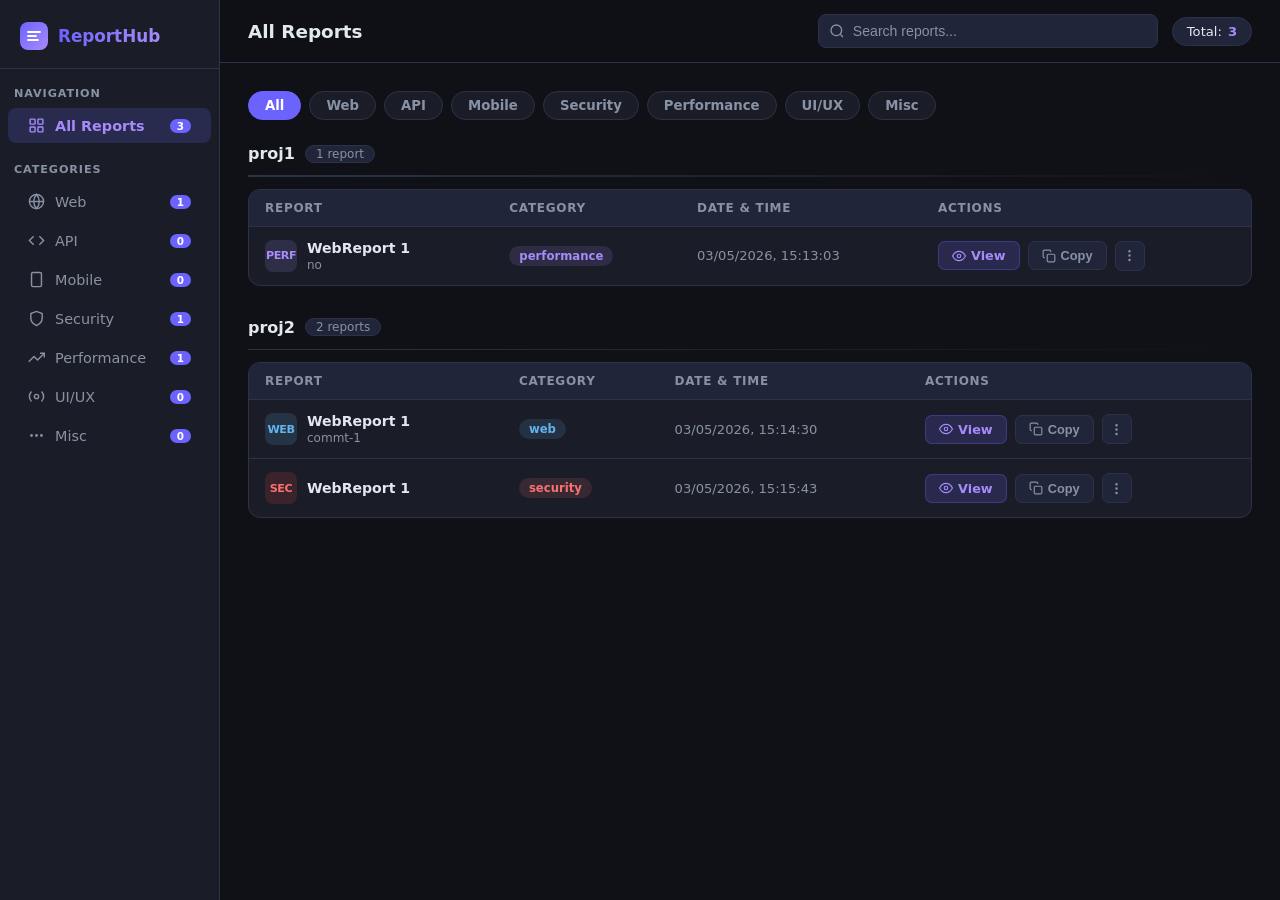
==== index.html @ 1a0720a7 "basic struc done" ====
<!DOCTYPE html>
<html lang="en">
<head>
  <meta charset="UTF-8" />
  <meta name="viewport" content="width=device-width, initial-scale=1.0"/>
  <title>Report Dashboard</title>
  <style>
    :root {
      --bg: #0f1117;
      --surface: #1a1d27;
      --surface2: #21253a;
      --border: #2e3248;
      --accent: #6c63ff;
      --accent2: #a78bfa;
      --green: #22c55e;
      --red: #ef4444;
      --yellow: #f59e0b;
      --text: #e2e8f0;
      --muted: #8892a4;
      --radius: 12px;
      --shadow: 0 4px 24px rgba(0,0,0,0.4);
    }
    * { box-sizing: border-box; margin: 0; padding: 0; }
    body {
      background: var(--bg);
      color: var(--text);
      font-family: 'Segoe UI', system-ui, sans-serif;
      min-height: 100vh;
    }

    /* ── SIDEBAR ── */
    .sidebar {
      position: fixed; top: 0; left: 0;
      width: 220px; height: 100vh;
      background: var(--surface);
      border-right: 1px solid var(--border);
      display: flex; flex-direction: column;
      padding: 0 0 16px 0;
      z-index: 100;
    }
    .sidebar-logo {
      padding: 22px 20px 18px;
      border-bottom: 1px solid var(--border);
      display: flex; align-items: center; gap: 10px;
    }
    .sidebar-logo svg { flex-shrink: 0; }
    .sidebar-logo span {
      font-size: 1.05rem; font-weight: 700;
      background: linear-gradient(90deg, var(--accent), var(--accent2));
      -webkit-background-clip: text; -webkit-text-fill-color: transparent;
      background-clip: text;
    }
    .sidebar-section {
      padding: 18px 14px 6px;
      font-size: .7rem; font-weight: 600;
      color: var(--muted); letter-spacing: .08em; text-transform: uppercase;
    }
    .sidebar-item {
      display: flex; align-items: center; gap: 10px;
      padding: 9px 20px; cursor: pointer;
      border-radius: 8px; margin: 2px 8px;
      color: var(--muted); font-size: .9rem;
      transition: background .15s, color .15s;
      position: relative;
    }
    .sidebar-item:hover { background: var(--surface2); color: var(--text); }
    .sidebar-item.active { background: rgba(108,99,255,.18); color: var(--accent2); font-weight: 600; }
    .sidebar-item .badge {
      margin-left: auto; background: var(--accent);
      color: #fff; font-size: .65rem; font-weight: 700;
      border-radius: 999px; padding: 1px 7px; min-width: 20px; text-align: center;
    }
    .sidebar-item svg { width: 17px; height: 17px; flex-shrink: 0; }

    /* ── MAIN ── */
    .main { margin-left: 220px; min-height: 100vh; }

    /* ── TOPBAR ── */
    .topbar {
      position: sticky; top: 0; z-index: 90;
      background: rgba(15,17,23,.92); backdrop-filter: blur(12px);
      border-bottom: 1px solid var(--border);
      padding: 14px 28px;
      display: flex; align-items: center; gap: 14px;
    }
    .topbar h1 { font-size: 1.15rem; font-weight: 700; flex: 1; }
    .search-wrap {
      position: relative; flex: 1; max-width: 340px;
    }
    .search-wrap svg {
      position: absolute; left: 11px; top: 50%; transform: translateY(-50%);
      color: var(--muted); width: 16px; height: 16px;
    }
    .search-wrap input {
      width: 100%; padding: 8px 14px 8px 34px;
      background: var(--surface2); border: 1px solid var(--border);
      border-radius: 8px; color: var(--text); font-size: .88rem;
      outline: none; transition: border .15s;
    }
    .search-wrap input:focus { border-color: var(--accent); }
    .search-wrap input::placeholder { color: var(--muted); }
    .stat-pill {
      display: flex; align-items: center; gap: 6px;
      background: var(--surface2); border: 1px solid var(--border);
      border-radius: 999px; padding: 6px 14px; font-size: .82rem;
    }
    .stat-pill b { color: var(--accent2); }

    /* ── CONTENT ── */
    .content { padding: 28px; }

    /* ── CATEGORY FILTER TABS ── */
    .filter-tabs {
      display: flex; flex-wrap: wrap; gap: 8px; margin-bottom: 24px;
    }
    .filter-tab {
      padding: 6px 16px; border-radius: 999px; cursor: pointer;
      font-size: .83rem; font-weight: 600;
      border: 1.5px solid var(--border);
      background: var(--surface); color: var(--muted);
      transition: all .15s;
    }
    .filter-tab:hover { border-color: var(--accent2); color: var(--text); }
    .filter-tab.active {
      background: var(--accent); border-color: var(--accent);
      color: #fff;
    }

    /* ── PROJECT GROUP ── */
    .project-group { margin-bottom: 32px; }
    .project-heading {
      display: flex; align-items: center; gap: 10px;
      margin-bottom: 12px;
    }
    .project-heading h2 {
      font-size: 1rem; font-weight: 700; color: var(--text);
    }
    .project-heading .count {
      font-size: .75rem; background: var(--surface2);
      border: 1px solid var(--border); border-radius: 999px;
      padding: 1px 10px; color: var(--muted);
    }
    .project-divider {
      height: 1.5px;
      background: linear-gradient(90deg, var(--border), transparent);
      margin-bottom: 12px;
    }

    /* ── TABLE ── */
    .table-wrap {
      background: var(--surface);
      border: 1px solid var(--border);
      border-radius: var(--radius);
      overflow: hidden;
    }
    table { width: 100%; border-collapse: collapse; }
    thead tr {
      background: var(--surface2);
      border-bottom: 1px solid var(--border);
    }
    th {
      padding: 11px 16px; text-align: left;
      font-size: .75rem; font-weight: 700;
      color: var(--muted); text-transform: uppercase; letter-spacing: .06em;
    }
    tbody tr {
      border-bottom: 1px solid var(--border);
      transition: background .12s;
    }
    tbody tr:last-child { border-bottom: none; }
    tbody tr:hover { background: rgba(108,99,255,.06); }
    td { padding: 13px 16px; font-size: .88rem; vertical-align: middle; }

    /* ── REPORT NAME CELL ── */
    .report-name { display: flex; align-items: center; gap: 10px; }
    .cat-icon {
      width: 32px; height: 32px; border-radius: 8px;
      display: flex; align-items: center; justify-content: center;
      font-size: .7rem; font-weight: 800; flex-shrink: 0;
      letter-spacing: -.5px;
    }
    .cat-web    { background: rgba(99,179,237,.15); color: #63b3ed; }
    .cat-api    { background: rgba(104,211,145,.15); color: #68d391; }
    .cat-mobile { background: rgba(246,173,85,.15); color: #f6ad55; }
    .cat-security { background: rgba(239,68,68,.15); color: #f87171; }
    .cat-performance { background: rgba(167,139,250,.15); color: #a78bfa; }
    .cat-ui-ux  { background: rgba(237,137,54,.15); color: #ed8936; }
    .cat-misc   { background: rgba(160,174,192,.15); color: #a0aec0; }

    .report-info .name { font-weight: 600; color: var(--text); }
    .report-info .sub  { font-size: .75rem; color: var(--muted); margin-top: 2px; }

    /* ── CATEGORY BADGE ── */
    .cat-badge {
      display: inline-flex; align-items: center;
      padding: 3px 10px; border-radius: 999px;
      font-size: .73rem; font-weight: 700;
    }

    /* ── DATETIME ── */
    .datetime { color: var(--muted); font-size: .82rem; }

    /* ── ACTIONS ── */
    .actions { display: flex; align-items: center; gap: 8px; }
    .btn {
      display: inline-flex; align-items: center; gap: 5px;
      padding: 6px 13px; border-radius: 7px;
      font-size: .8rem; font-weight: 600; cursor: pointer;
      border: none; transition: all .15s; text-decoration: none;
    }
    .btn svg { width: 14px; height: 14px; }
    .btn-view {
      background: rgba(108,99,255,.18); color: var(--accent2);
      border: 1px solid rgba(108,99,255,.3);
    }
    .btn-view:hover { background: rgba(108,99,255,.35); }
    .btn-copy {
      background: var(--surface2); color: var(--muted);
      border: 1px solid var(--border);
    }
    .btn-copy:hover { color: var(--text); border-color: var(--accent2); }
    .btn-copy.copied { color: var(--green); border-color: var(--green); }

    /* ── 3DOT MENU ── */
    .dot-wrap { position: relative; }
    .dot-btn {
      width: 30px; height: 30px; border-radius: 7px;
      background: var(--surface2); border: 1px solid var(--border);
      display: flex; align-items: center; justify-content: center;
      cursor: pointer; color: var(--muted); transition: all .15s;
    }
    .dot-btn:hover { color: var(--text); border-color: var(--accent2); }
    .dot-btn svg { width: 15px; height: 15px; }
    .dropdown {
      position: absolute; right: 0; top: 36px;
      background: var(--surface2); border: 1px solid var(--border);
      border-radius: 10px; min-width: 160px;
      box-shadow: var(--shadow); z-index: 200;
      overflow: hidden; display: none;
    }
    .dropdown.open { display: block; animation: fadeIn .12s ease; }
    @keyframes fadeIn { from { opacity:0; transform: translateY(-6px); } to { opacity:1; transform: translateY(0); } }
    .dropdown-item {
      display: flex; align-items: center; gap: 9px;
      padding: 10px 16px; cursor: pointer;
      font-size: .85rem; color: var(--muted);
      transition: background .12s, color .12s;
    }
    .dropdown-item:hover { background: rgba(108,99,255,.12); color: var(--text); }
    .dropdown-item.danger { color: var(--red); }
    .dropdown-item.danger:hover { background: rgba(239,68,68,.1); }
    .dropdown-item svg { width: 14px; height: 14px; }

    /* ── EMPTY STATE ── */
    .empty {
      text-align: center; padding: 60px 20px; color: var(--muted);
    }
    .empty svg { width: 48px; height: 48px; margin-bottom: 12px; opacity: .4; }
    .empty p { font-size: .95rem; }

    /* ── TOAST ── */
    .toast {
      position: fixed; bottom: 24px; right: 24px;
      background: var(--surface2); border: 1px solid var(--border);
      border-radius: 10px; padding: 12px 18px;
      display: flex; align-items: center; gap: 10px;
      box-shadow: var(--shadow); z-index: 9999;
      font-size: .88rem; color: var(--text);
      transform: translateY(80px); opacity: 0;
      transition: all .25s ease;
    }
    .toast.show { transform: translateY(0); opacity: 1; }
    .toast-icon { color: var(--green); }

    /* ── MODAL ── */
    .modal-backdrop {
      position: fixed; inset: 0; background: rgba(0,0,0,.65);
      backdrop-filter: blur(4px); z-index: 500;
      display: none; align-items: center; justify-content: center;
    }
    .modal-backdrop.open { display: flex; }
    .modal {
      background: var(--surface); border: 1px solid var(--border);
      border-radius: var(--radius); padding: 28px;
      width: 100%; max-width: 440px; box-shadow: var(--shadow);
      animation: fadeIn .15s ease;
    }
    .modal h3 { font-size: 1.05rem; font-weight: 700; margin-bottom: 18px; }
    .modal label { font-size: .82rem; color: var(--muted); display: block; margin-bottom: 5px; }
    .modal input, .modal textarea {
      width: 100%; background: var(--surface2);
      border: 1px solid var(--border); border-radius: 8px;
      padding: 9px 13px; color: var(--text); font-size: .88rem;
      outline: none; margin-bottom: 14px; transition: border .15s;
      font-family: inherit;
    }
    .modal input:focus, .modal textarea:focus { border-color: var(--accent); }
    .modal textarea { resize: vertical; min-height: 70px; }
    .modal-footer { display: flex; gap: 10px; justify-content: flex-end; margin-top: 4px; }
    .btn-cancel {
      background: var(--surface2); color: var(--muted);
      border: 1px solid var(--border); padding: 8px 18px;
      border-radius: 8px; font-size: .88rem; cursor: pointer;
    }
    .btn-save {
      background: var(--accent); color: #fff;
      border: none; padding: 8px 20px;
      border-radius: 8px; font-size: .88rem; font-weight: 600; cursor: pointer;
    }
    .btn-save:hover { background: var(--accent2); }

    /* ── SCROLLBAR ── */
    ::-webkit-scrollbar { width: 6px; }
    ::-webkit-scrollbar-track { background: transparent; }
    ::-webkit-scrollbar-thumb { background: var(--border); border-radius: 99px; }
  </style>
</head>
<body>

<!-- SIDEBAR -->
<aside class="sidebar">
  <div class="sidebar-logo">
    <svg width="28" height="28" viewBox="0 0 28 28" fill="none">
      <rect width="28" height="28" rx="8" fill="url(#lg)"/>
      <path d="M8 10h12M8 14h8M8 18h10" stroke="#fff" stroke-width="1.8" stroke-linecap="round"/>
      <defs><linearGradient id="lg" x1="0" y1="0" x2="28" y2="28" gradientUnits="userSpaceOnUse">
        <stop stop-color="#6c63ff"/><stop offset="1" stop-color="#a78bfa"/>
      </linearGradient></defs>
    </svg>
    <span>ReportHub</span>
  </div>

  <div class="sidebar-section">Navigation</div>
  <div class="sidebar-item active" onclick="filterCat('all')">
    <svg viewBox="0 0 24 24" fill="none" stroke="currentColor" stroke-width="2"><rect x="3" y="3" width="7" height="7" rx="1"/><rect x="14" y="3" width="7" height="7" rx="1"/><rect x="3" y="14" width="7" height="7" rx="1"/><rect x="14" y="14" width="7" height="7" rx="1"/></svg>
    All Reports
    <span class="badge" id="badge-all">0</span>
  </div>

  <div class="sidebar-section">Categories</div>
  <div class="sidebar-item" onclick="filterCat('web')">
    <svg viewBox="0 0 24 24" fill="none" stroke="currentColor" stroke-width="2"><circle cx="12" cy="12" r="10"/><line x1="2" y1="12" x2="22" y2="12"/><path d="M12 2a15.3 15.3 0 0 1 4 10 15.3 15.3 0 0 1-4 10 15.3 15.3 0 0 1-4-10 15.3 15.3 0 0 1 4-10z"/></svg>
    Web <span class="badge" id="badge-web">0</span>
  </div>
  <div class="sidebar-item" onclick="filterCat('api')">
    <svg viewBox="0 0 24 24" fill="none" stroke="currentColor" stroke-width="2"><polyline points="16 18 22 12 16 6"/><polyline points="8 6 2 12 8 18"/></svg>
    API <span class="badge" id="badge-api">0</span>
  </div>
  <div class="sidebar-item" onclick="filterCat('mobile')">
    <svg viewBox="0 0 24 24" fill="none" stroke="currentColor" stroke-width="2"><rect x="5" y="2" width="14" height="20" rx="2" ry="2"/><line x1="12" y1="18" x2="12.01" y2="18"/></svg>
    Mobile <span class="badge" id="badge-mobile">0</span>
  </div>
  <div class="sidebar-item" onclick="filterCat('security')">
    <svg viewBox="0 0 24 24" fill="none" stroke="currentColor" stroke-width="2"><path d="M12 22s8-4 8-10V5l-8-3-8 3v7c0 6 8 10 8 10z"/></svg>
    Security <span class="badge" id="badge-security">0</span>
  </div>
  <div class="sidebar-item" onclick="filterCat('performance')">
    <svg viewBox="0 0 24 24" fill="none" stroke="currentColor" stroke-width="2"><polyline points="23 6 13.5 15.5 8.5 10.5 1 18"/><polyline points="17 6 23 6 23 12"/></svg>
    Performance <span class="badge" id="badge-performance">0</span>
  </div>
  <div class="sidebar-item" onclick="filterCat('ui-ux')">
    <svg viewBox="0 0 24 24" fill="none" stroke="currentColor" stroke-width="2"><circle cx="12" cy="12" r="3"/><path d="M19.07 4.93a10 10 0 0 1 0 14.14"/><path d="M4.93 4.93a10 10 0 0 0 0 14.14"/></svg>
    UI/UX <span class="badge" id="badge-ui-ux">0</span>
  </div>
  <div class="sidebar-item" onclick="filterCat('misc')">
    <svg viewBox="0 0 24 24" fill="none" stroke="currentColor" stroke-width="2"><circle cx="12" cy="12" r="1"/><circle cx="19" cy="12" r="1"/><circle cx="5" cy="12" r="1"/></svg>
    Misc <span class="badge" id="badge-misc">0</span>
  </div>
</aside>

<!-- MAIN -->
<main class="main">
  <div class="topbar">
    <h1 id="page-title">All Reports</h1>
    <div class="search-wrap">
      <svg viewBox="0 0 24 24" fill="none" stroke="currentColor" stroke-width="2"><circle cx="11" cy="11" r="8"/><line x1="21" y1="21" x2="16.65" y2="16.65"/></svg>
      <input type="text" id="search-input" placeholder="Search reports..." oninput="renderAll()">
    </div>
    <div class="stat-pill">Total: <b id="total-count">0</b></div>
  </div>

  <div class="content">
    <div class="filter-tabs" id="filter-tabs">
      <div class="filter-tab active" onclick="filterCat('all')">All</div>
      <div class="filter-tab" onclick="filterCat('web')">Web</div>
      <div class="filter-tab" onclick="filterCat('api')">API</div>
      <div class="filter-tab" onclick="filterCat('mobile')">Mobile</div>
      <div class="filter-tab" onclick="filterCat('security')">Security</div>
      <div class="filter-tab" onclick="filterCat('performance')">Performance</div>
      <div class="filter-tab" onclick="filterCat('ui-ux')">UI/UX</div>
      <div class="filter-tab" onclick="filterCat('misc')">Misc</div>
    </div>

    <div id="reports-container"></div>
  </div>
</main>

<!-- TOAST -->
<div class="toast" id="toast">
  <svg class="toast-icon" width="16" height="16" viewBox="0 0 24 24" fill="none" stroke="currentColor" stroke-width="2.5"><polyline points="20 6 9 17 4 12"/></svg>
  <span id="toast-msg">Link copied!</span>
</div>

<!-- EDIT MODAL -->
<div class="modal-backdrop" id="edit-modal">
  <div class="modal">
    <h3>Edit Report</h3>
    <label>Report Name</label>
    <input type="text" id="edit-name" placeholder="Report name"/>
    <label>Project</label>
    <input type="text" id="edit-project" placeholder="Project name"/>
    <label>Comment</label>
    <textarea id="edit-comment" placeholder="Comment"></textarea>
    <label>Docs URL</label>
    <input type="text" id="edit-docs" placeholder="https://..."/>
    <div class="modal-footer">
      <button class="btn-cancel" onclick="closeModal()">Cancel</button>
      <button class="btn-save" onclick="saveEdit()">Save Changes</button>
    </div>
  </div>
</div>

<script>
let allData = [];
let currentCat = 'all';
let editIndex = null;

const catColors = {
  web: 'cat-web', api: 'cat-api', mobile: 'cat-mobile',
  security: 'cat-security', performance: 'cat-performance',
  'ui-ux': 'cat-ui-ux', misc: 'cat-misc'
};
const catLabels = {
  web: 'WEB', api: 'API', mobile: 'MOB',
  security: 'SEC', performance: 'PERF',
  'ui-ux': 'UI', misc: 'MISC'
};
const catBadgeColors = {
  web:    '#63b3ed', api:  '#68d391', mobile: '#f6ad55',
  security: '#f87171', performance: '#a78bfa',
  'ui-ux': '#ed8936', misc: '#a0aec0'
};

async function loadData() {
  try {
    const res = await fetch('data.json?_=' + Date.now());
    if (!res.ok) throw new Error();
    allData = await res.json();
  } catch {
    allData = [];
  }
  updateBadges();
  renderAll();
}

function updateBadges() {
  const counts = {};
  allData.forEach(r => {
    counts[r.category] = (counts[r.category] || 0) + 1;
  });
  document.getElementById('badge-all').textContent = allData.length;
  ['web','api','mobile','security','performance','ui-ux','misc'].forEach(c => {
    const el = document.getElementById('badge-' + c);
    if (el) el.textContent = counts[c] || 0;
  });
}

function filterCat(cat) {
  currentCat = cat;
  // sidebar items
  document.querySelectorAll('.sidebar-item').forEach(el => {
    el.classList.toggle('active', el.getAttribute('onclick') === `filterCat('${cat}')`);
  });
  // filter tabs
  document.querySelectorAll('.filter-tab').forEach(el => {
    el.classList.toggle('active', el.getAttribute('onclick') === `filterCat('${cat}')`);
  });
  const titles = { all:'All Reports', web:'Web Reports', api:'API Reports',
    mobile:'Mobile Reports', security:'Security Reports',
    performance:'Performance Reports', 'ui-ux':'UI/UX Reports', misc:'Misc Reports' };
  document.getElementById('page-title').textContent = titles[cat] || 'Reports';
  renderAll();
}

function renderAll() {
  const q = document.getElementById('search-input').value.toLowerCase();
  const filtered = allData.filter(r => {
    const matchCat = currentCat === 'all' || r.category === currentCat;
    const matchQ = !q || r.name.toLowerCase().includes(q)
      || r.projectName.toLowerCase().includes(q)
      || (r.comment || '').toLowerCase().includes(q);
    return matchCat && matchQ;
  });

  document.getElementById('total-count').textContent = filtered.length;

  const container = document.getElementById('reports-container');
  if (filtered.length === 0) {
    container.innerHTML = `<div class="empty">
      <svg viewBox="0 0 24 24" fill="none" stroke="currentColor" stroke-width="1.5"><path d="M14 2H6a2 2 0 0 0-2 2v16a2 2 0 0 0 2 2h12a2 2 0 0 0 2-2V8z"/><polyline points="14 2 14 8 20 8"/><line x1="9" y1="15" x2="15" y2="15"/></svg>
      <p>No reports found</p>
    </div>`;
    return;
  }

  // Group by project
  const groups = {};
  filtered.forEach((r, i) => {
    const proj = r.projectName || 'Unassigned';
    if (!groups[proj]) groups[proj] = [];
    groups[proj].push({ ...r, _idx: allData.indexOf(r) });
  });

  let html = '';
  for (const [proj, reports] of Object.entries(groups)) {
    html += `
    <div class="project-group">
      <div class="project-heading">
        <h2>${escHtml(proj)}</h2>
        <span class="count">${reports.length} report${reports.length !== 1 ? 's' : ''}</span>
      </div>
      <div class="project-divider"></div>
      <div class="table-wrap">
        <table>
          <thead>
            <tr>
              <th>Report</th>
              <th>Category</th>
              <th>Date & Time</th>
              <th>Actions</th>
            </tr>
          </thead>
          <tbody>
            ${reports.map(r => renderRow(r)).join('')}
          </tbody>
        </table>
      </div>
    </div>`;
  }
  container.innerHTML = html;
}

function renderRow(r) {
  const clr = catColors[r.category] || 'cat-misc';
  const lbl = catLabels[r.category] || r.category.toUpperCase().slice(0,4);
  const bc  = catBadgeColors[r.category] || '#a0aec0';
  const comment = r.comment && r.comment !== '-' ? r.comment : '';
  return `
  <tr>
    <td>
      <div class="report-name">
        <div class="cat-icon ${clr}">${lbl}</div>
        <div class="report-info">
          <div class="name">${escHtml(r.name)}</div>
          ${comment ? `<div class="sub">${escHtml(comment)}</div>` : ''}
        </div>
      </div>
    </td>
    <td>
      <span class="cat-badge" style="background:${bc}22;color:${bc};">${escHtml(r.category)}</span>
    </td>
    <td>
      <div class="datetime">${escHtml(r.time || '-')}</div>
    </td>
    <td>
      <div class="actions">
        <a class="btn btn-view" href="reports/${escHtml(r.filePath)}" target="_blank">
          <svg viewBox="0 0 24 24" fill="none" stroke="currentColor" stroke-width="2"><path d="M1 12s4-8 11-8 11 8 11 8-4 8-11 8-11-8-11-8z"/><circle cx="12" cy="12" r="3"/></svg>
          View
        </a>
        <button class="btn btn-copy" onclick="copyLink(this, 'reports/${escHtml(r.filePath)}')">
          <svg viewBox="0 0 24 24" fill="none" stroke="currentColor" stroke-width="2"><rect x="9" y="9" width="13" height="13" rx="2" ry="2"/><path d="M5 15H4a2 2 0 0 1-2-2V4a2 2 0 0 1 2-2h9a2 2 0 0 1 2 2v1"/></svg>
          Copy
        </button>
        <div class="dot-wrap">
          <div class="dot-btn" onclick="toggleDrop(this)">
            <svg viewBox="0 0 24 24" fill="none" stroke="currentColor" stroke-width="2"><circle cx="12" cy="5" r="1"/><circle cx="12" cy="12" r="1"/><circle cx="12" cy="19" r="1"/></svg>
          </div>
          <div class="dropdown">
            <div class="dropdown-item" onclick="openEdit(${r._idx})">
              <svg viewBox="0 0 24 24" fill="none" stroke="currentColor" stroke-width="2"><path d="M11 4H4a2 2 0 0 0-2 2v14a2 2 0 0 0 2 2h14a2 2 0 0 0 2-2v-7"/><path d="M18.5 2.5a2.121 2.121 0 0 1 3 3L12 15l-4 1 1-4 9.5-9.5z"/></svg>
              Edit
            </div>
            <div class="dropdown-item danger" onclick="removeReport(${r._idx})">
              <svg viewBox="0 0 24 24" fill="none" stroke="currentColor" stroke-width="2"><polyline points="3 6 5 6 21 6"/><path d="M19 6l-1 14a2 2 0 0 1-2 2H8a2 2 0 0 1-2-2L5 6"/><path d="M10 11v6"/><path d="M14 11v6"/><path d="M9 6V4h6v2"/></svg>
              Remove
            </div>
          </div>
        </div>
      </div>
    </td>
  </tr>`;
}

function escHtml(str) {
  return String(str || '').replace(/&/g,'&amp;').replace(/</g,'&lt;').replace(/>/g,'&gt;').replace(/"/g,'&quot;');
}

// ── COPY LINK ──
function copyLink(btn, path) {
  const url = location.origin + '/' + path;
  navigator.clipboard.writeText(url).then(() => {
    btn.classList.add('copied');
    btn.innerHTML = `<svg viewBox="0 0 24 24" fill="none" stroke="currentColor" stroke-width="2.5"><polyline points="20 6 9 17 4 12"/></svg> Copied`;
    showToast('Link copied to clipboard!');
    setTimeout(() => {
      btn.classList.remove('copied');
      btn.innerHTML = `<svg viewBox="0 0 24 24" fill="none" stroke="currentColor" stroke-width="2"><rect x="9" y="9" width="13" height="13" rx="2" ry="2"/><path d="M5 15H4a2 2 0 0 1-2-2V4a2 2 0 0 1 2-2h9a2 2 0 0 1 2 2v1"/></svg> Copy`;
    }, 2000);
  });
}

// ── 3-DOT DROPDOWN ──
function toggleDrop(btn) {
  const drop = btn.nextElementSibling;
  const isOpen = drop.classList.contains('open');
  document.querySelectorAll('.dropdown.open').forEach(d => d.classList.remove('open'));
  if (!isOpen) drop.classList.add('open');
}
document.addEventListener('click', e => {
  if (!e.target.closest('.dot-wrap')) {
    document.querySelectorAll('.dropdown.open').forEach(d => d.classList.remove('open'));
  }
});

// ── EDIT ──
function openEdit(idx) {
  editIndex = idx;
  const r = allData[idx];
  document.getElementById('edit-name').value    = r.name || '';
  document.getElementById('edit-project').value = r.projectName || '';
  document.getElementById('edit-comment').value = r.comment !== '-' ? (r.comment || '') : '';
  document.getElementById('edit-docs').value    = r.docs !== '-' ? (r.docs || '') : '';
  document.getElementById('edit-modal').classList.add('open');
  document.querySelectorAll('.dropdown.open').forEach(d => d.classList.remove('open'));
}

function closeModal() {
  document.getElementById('edit-modal').classList.remove('open');
  editIndex = null;
}

function saveEdit() {
  if (editIndex === null) return;
  allData[editIndex].name        = document.getElementById('edit-name').value.trim() || allData[editIndex].name;
  allData[editIndex].projectName = document.getElementById('edit-project').value.trim() || allData[editIndex].projectName;
  allData[editIndex].comment     = document.getElementById('edit-comment').value.trim() || '-';
  allData[editIndex].docs        = document.getElementById('edit-docs').value.trim() || '-';
  closeModal();
  updateBadges();
  renderAll();
  showToast('Report updated successfully!');
}

// ── REMOVE ──
function removeReport(idx) {
  if (!confirm('Remove this report from the dashboard?')) return;
  allData.splice(idx, 1);
  updateBadges();
  renderAll();
  showToast('Report removed.');
  document.querySelectorAll('.dropdown.open').forEach(d => d.classList.remove('open'));
}

// ── TOAST ──
function showToast(msg) {
  const t = document.getElementById('toast');
  document.getElementById('toast-msg').textContent = msg;
  t.classList.add('show');
  setTimeout(() => t.classList.remove('show'), 2500);
}

// ── INIT ──
loadData();
</script>
</body>
</html>
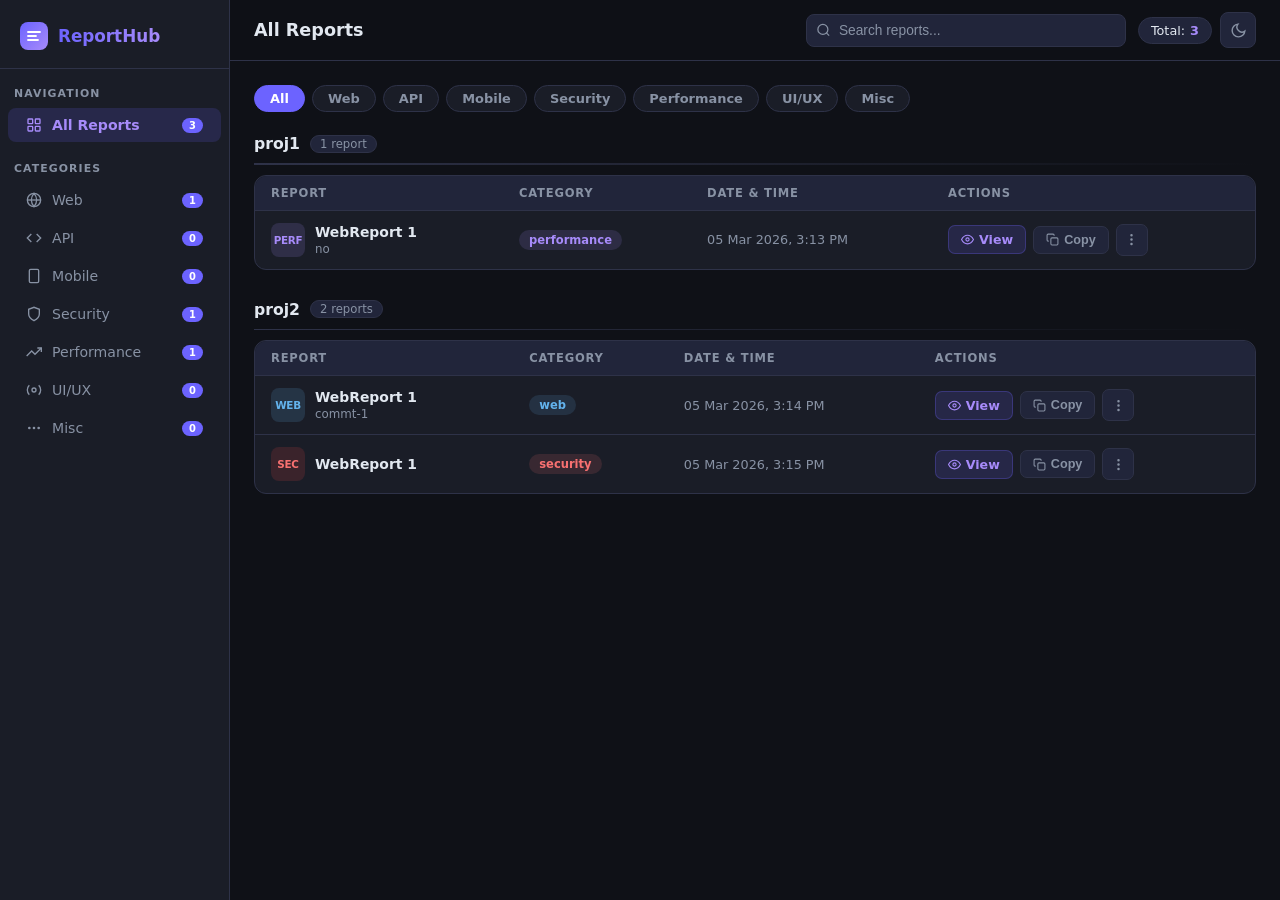
==== commit 32ee664a: "1. add a dark/light theme 2. time mustbe 12hour format 3. when click on 3dot, menu not show properly" ====
--- a/index.html
+++ b/index.html
@@ -1,324 +1,361 @@
 <!DOCTYPE html>
-<html lang="en">
+<html lang="en" data-theme="dark">
 <head>
   <meta charset="UTF-8" />
   <meta name="viewport" content="width=device-width, initial-scale=1.0"/>
   <title>Report Dashboard</title>
   <style>
     :root {
-      --bg: #0f1117;
-      --surface: #1a1d27;
-      --surface2: #21253a;
-      --border: #2e3248;
-      --accent: #6c63ff;
+      --accent:  #6c63ff;
       --accent2: #a78bfa;
-      --green: #22c55e;
-      --red: #ef4444;
-      --yellow: #f59e0b;
-      --text: #e2e8f0;
-      --muted: #8892a4;
-      --radius: 12px;
-      --shadow: 0 4px 24px rgba(0,0,0,0.4);
-    }
-    * { box-sizing: border-box; margin: 0; padding: 0; }
+      --green:   #22c55e;
+      --red:     #ef4444;
+      --radius:  12px;
+    }
+    [data-theme="dark"] {
+      --bg:        #0f1117;
+      --surface:   #1a1d27;
+      --surface2:  #21253a;
+      --border:    #2e3248;
+      --text:      #e2e8f0;
+      --muted:     #8892a4;
+      --shadow:    0 4px 24px rgba(0,0,0,.45);
+      --topbar-bg: rgba(15,17,23,.92);
+      --overlay-bg:rgba(0,0,0,.65);
+    }
+    [data-theme="light"] {
+      --bg:        #f1f5f9;
+      --surface:   #ffffff;
+      --surface2:  #f8fafc;
+      --border:    #e2e8f0;
+      --text:      #1e293b;
+      --muted:     #64748b;
+      --shadow:    0 4px 24px rgba(0,0,0,.1);
+      --topbar-bg: rgba(241,245,249,.95);
+      --overlay-bg:rgba(0,0,0,.4);
+    }
+    *, *::before, *::after { box-sizing: border-box; margin: 0; padding: 0; }
     body {
-      background: var(--bg);
-      color: var(--text);
-      font-family: 'Segoe UI', system-ui, sans-serif;
-      min-height: 100vh;
-    }
-
-    /* ── SIDEBAR ── */
+      background: var(--bg); color: var(--text);
+      font-family: 'Segoe UI', system-ui, -apple-system, sans-serif;
+      min-height: 100vh; transition: background .25s, color .25s;
+    }
+    ::-webkit-scrollbar { width: 5px; height: 5px; }
+    ::-webkit-scrollbar-track { background: transparent; }
+    ::-webkit-scrollbar-thumb { background: var(--border); border-radius: 99px; }
+
+    /* SIDEBAR OVERLAY */
+    .sidebar-overlay {
+      display: none; position: fixed; inset: 0; z-index: 150;
+      background: var(--overlay-bg); backdrop-filter: blur(2px);
+    }
+    .sidebar-overlay.show { display: block; }
+
+    /* SIDEBAR */
     .sidebar {
       position: fixed; top: 0; left: 0;
-      width: 220px; height: 100vh;
-      background: var(--surface);
-      border-right: 1px solid var(--border);
-      display: flex; flex-direction: column;
-      padding: 0 0 16px 0;
-      z-index: 100;
+      width: 230px; height: 100vh;
+      background: var(--surface); border-right: 1px solid var(--border);
+      display: flex; flex-direction: column; padding: 0 0 20px;
+      z-index: 160; overflow-y: auto;
+      transition: transform .28s cubic-bezier(.4,0,.2,1);
     }
     .sidebar-logo {
-      padding: 22px 20px 18px;
-      border-bottom: 1px solid var(--border);
-      display: flex; align-items: center; gap: 10px;
+      padding: 22px 20px 18px; border-bottom: 1px solid var(--border);
+      display: flex; align-items: center; gap: 10px; flex-shrink: 0;
     }
     .sidebar-logo svg { flex-shrink: 0; }
     .sidebar-logo span {
       font-size: 1.05rem; font-weight: 700;
-      background: linear-gradient(90deg, var(--accent), var(--accent2));
-      -webkit-background-clip: text; -webkit-text-fill-color: transparent;
-      background-clip: text;
+      background: linear-gradient(90deg,var(--accent),var(--accent2));
+      -webkit-background-clip: text; -webkit-text-fill-color: transparent; background-clip: text;
     }
     .sidebar-section {
-      padding: 18px 14px 6px;
-      font-size: .7rem; font-weight: 600;
-      color: var(--muted); letter-spacing: .08em; text-transform: uppercase;
+      padding: 18px 14px 6px; font-size: .68rem; font-weight: 700;
+      color: var(--muted); letter-spacing: .1em; text-transform: uppercase;
     }
     .sidebar-item {
       display: flex; align-items: center; gap: 10px;
-      padding: 9px 20px; cursor: pointer;
-      border-radius: 8px; margin: 2px 8px;
-      color: var(--muted); font-size: .9rem;
-      transition: background .15s, color .15s;
-      position: relative;
+      padding: 9px 18px; cursor: pointer; border-radius: 8px; margin: 2px 8px;
+      color: var(--muted); font-size: .88rem;
+      transition: background .15s, color .15s; user-select: none;
     }
     .sidebar-item:hover { background: var(--surface2); color: var(--text); }
-    .sidebar-item.active { background: rgba(108,99,255,.18); color: var(--accent2); font-weight: 600; }
+    .sidebar-item.active { background: rgba(108,99,255,.16); color: var(--accent2); font-weight: 600; }
     .sidebar-item .badge {
-      margin-left: auto; background: var(--accent);
-      color: #fff; font-size: .65rem; font-weight: 700;
-      border-radius: 999px; padding: 1px 7px; min-width: 20px; text-align: center;
-    }
-    .sidebar-item svg { width: 17px; height: 17px; flex-shrink: 0; }
-
-    /* ── MAIN ── */
-    .main { margin-left: 220px; min-height: 100vh; }
-
-    /* ── TOPBAR ── */
+      margin-left: auto; background: var(--accent); color: #fff;
+      font-size: .62rem; font-weight: 700; border-radius: 999px;
+      padding: 2px 7px; min-width: 20px; text-align: center;
+    }
+    .sidebar-item svg { width: 16px; height: 16px; flex-shrink: 0; }
+
+    /* MAIN */
+    .main { margin-left: 230px; min-height: 100vh; }
+
+    /* TOPBAR */
     .topbar {
       position: sticky; top: 0; z-index: 90;
-      background: rgba(15,17,23,.92); backdrop-filter: blur(12px);
+      background: var(--topbar-bg); backdrop-filter: blur(14px);
       border-bottom: 1px solid var(--border);
-      padding: 14px 28px;
-      display: flex; align-items: center; gap: 14px;
-    }
-    .topbar h1 { font-size: 1.15rem; font-weight: 700; flex: 1; }
-    .search-wrap {
-      position: relative; flex: 1; max-width: 340px;
-    }
+      padding: 12px 24px; display: flex; align-items: center; gap: 12px;
+    }
+    .hamburger {
+      display: none; width: 36px; height: 36px; border-radius: 8px;
+      background: var(--surface2); border: 1px solid var(--border);
+      align-items: center; justify-content: center;
+      cursor: pointer; color: var(--muted); flex-shrink: 0;
+      transition: color .15s, border-color .15s;
+    }
+    .hamburger:hover { color: var(--text); border-color: var(--accent2); }
+    .hamburger svg { width: 18px; height: 18px; }
+    .topbar-title {
+      font-size: 1.1rem; font-weight: 700; flex: 1;
+      white-space: nowrap; overflow: hidden; text-overflow: ellipsis;
+    }
+    .search-wrap { position: relative; flex: 1; max-width: 320px; }
     .search-wrap svg {
-      position: absolute; left: 11px; top: 50%; transform: translateY(-50%);
-      color: var(--muted); width: 16px; height: 16px;
+      position: absolute; left: 10px; top: 50%; transform: translateY(-50%);
+      color: var(--muted); width: 15px; height: 15px; pointer-events: none;
     }
     .search-wrap input {
-      width: 100%; padding: 8px 14px 8px 34px;
+      width: 100%; padding: 8px 12px 8px 32px;
       background: var(--surface2); border: 1px solid var(--border);
-      border-radius: 8px; color: var(--text); font-size: .88rem;
+      border-radius: 8px; color: var(--text); font-size: .86rem;
       outline: none; transition: border .15s;
     }
     .search-wrap input:focus { border-color: var(--accent); }
     .search-wrap input::placeholder { color: var(--muted); }
+    .topbar-right { display: flex; align-items: center; gap: 8px; flex-shrink: 0; }
     .stat-pill {
-      display: flex; align-items: center; gap: 6px;
+      display: flex; align-items: center; gap: 5px;
       background: var(--surface2); border: 1px solid var(--border);
-      border-radius: 999px; padding: 6px 14px; font-size: .82rem;
+      border-radius: 999px; padding: 5px 12px; font-size: .8rem; white-space: nowrap;
     }
     .stat-pill b { color: var(--accent2); }
 
-    /* ── CONTENT ── */
-    .content { padding: 28px; }
-
-    /* ── CATEGORY FILTER TABS ── */
-    .filter-tabs {
-      display: flex; flex-wrap: wrap; gap: 8px; margin-bottom: 24px;
-    }
+    /* THEME TOGGLE */
+    .theme-toggle {
+      width: 36px; height: 36px; border-radius: 8px;
+      background: var(--surface2); border: 1px solid var(--border);
+      display: flex; align-items: center; justify-content: center;
+      cursor: pointer; color: var(--muted); flex-shrink: 0;
+      transition: color .15s, border-color .15s, background .25s;
+    }
+    .theme-toggle:hover { color: var(--text); border-color: var(--accent2); }
+    .theme-toggle svg { width: 17px; height: 17px; }
+    .icon-sun, .icon-moon { display: none; }
+    [data-theme="dark"]  .icon-moon { display: block; }
+    [data-theme="light"] .icon-sun  { display: block; }
+
+    /* CONTENT */
+    .content { padding: 24px; }
+
+    /* FILTER TABS */
+    .filter-tabs { display: flex; flex-wrap: wrap; gap: 7px; margin-bottom: 22px; }
     .filter-tab {
-      padding: 6px 16px; border-radius: 999px; cursor: pointer;
-      font-size: .83rem; font-weight: 600;
-      border: 1.5px solid var(--border);
+      padding: 5px 15px; border-radius: 999px; cursor: pointer;
+      font-size: .81rem; font-weight: 600; border: 1.5px solid var(--border);
       background: var(--surface); color: var(--muted);
-      transition: all .15s;
+      transition: all .15s; white-space: nowrap; user-select: none;
     }
     .filter-tab:hover { border-color: var(--accent2); color: var(--text); }
-    .filter-tab.active {
-      background: var(--accent); border-color: var(--accent);
-      color: #fff;
-    }
-
-    /* ── PROJECT GROUP ── */
-    .project-group { margin-bottom: 32px; }
-    .project-heading {
-      display: flex; align-items: center; gap: 10px;
-      margin-bottom: 12px;
-    }
-    .project-heading h2 {
-      font-size: 1rem; font-weight: 700; color: var(--text);
-    }
+    .filter-tab.active { background: var(--accent); border-color: var(--accent); color: #fff; }
+
+    /* PROJECT GROUP */
+    .project-group { margin-bottom: 30px; }
+    .project-heading { display: flex; align-items: center; gap: 10px; margin-bottom: 10px; }
+    .project-heading h2 { font-size: .98rem; font-weight: 700; }
     .project-heading .count {
-      font-size: .75rem; background: var(--surface2);
-      border: 1px solid var(--border); border-radius: 999px;
-      padding: 1px 10px; color: var(--muted);
+      font-size: .73rem; background: var(--surface2);
+      border: 1px solid var(--border); border-radius: 999px; padding: 1px 9px; color: var(--muted);
     }
     .project-divider {
-      height: 1.5px;
-      background: linear-gradient(90deg, var(--border), transparent);
-      margin-bottom: 12px;
-    }
-
-    /* ── TABLE ── */
+      height: 1.5px; background: linear-gradient(90deg,var(--border),transparent); margin-bottom: 10px;
+    }
+
+    /* TABLE */
     .table-wrap {
-      background: var(--surface);
-      border: 1px solid var(--border);
-      border-radius: var(--radius);
-      overflow: hidden;
-    }
-    table { width: 100%; border-collapse: collapse; }
-    thead tr {
-      background: var(--surface2);
-      border-bottom: 1px solid var(--border);
-    }
+      background: var(--surface); border: 1px solid var(--border);
+      border-radius: var(--radius); overflow: visible;
+    }
+    .table-wrap table { width: 100%; border-collapse: collapse; }
+    .table-wrap thead tr:first-child th:first-child { border-radius: var(--radius) 0 0 0; }
+    .table-wrap thead tr:first-child th:last-child  { border-radius: 0 var(--radius) 0 0; }
+    .table-wrap tbody tr:last-child td:first-child  { border-radius: 0 0 0 var(--radius); }
+    .table-wrap tbody tr:last-child td:last-child   { border-radius: 0 0 var(--radius) 0; }
+    thead tr { background: var(--surface2); border-bottom: 1px solid var(--border); }
     th {
-      padding: 11px 16px; text-align: left;
-      font-size: .75rem; font-weight: 700;
-      color: var(--muted); text-transform: uppercase; letter-spacing: .06em;
-    }
-    tbody tr {
-      border-bottom: 1px solid var(--border);
-      transition: background .12s;
-    }
+      padding: 10px 16px; text-align: left; font-size: .72rem; font-weight: 700;
+      color: var(--muted); text-transform: uppercase; letter-spacing: .07em;
+    }
+    tbody tr { border-bottom: 1px solid var(--border); transition: background .12s; }
     tbody tr:last-child { border-bottom: none; }
-    tbody tr:hover { background: rgba(108,99,255,.06); }
-    td { padding: 13px 16px; font-size: .88rem; vertical-align: middle; }
-
-    /* ── REPORT NAME CELL ── */
+    tbody tr:hover { background: rgba(108,99,255,.05); }
+    td { padding: 12px 16px; font-size: .87rem; vertical-align: middle; }
+
+    /* REPORT NAME CELL */
     .report-name { display: flex; align-items: center; gap: 10px; }
     .cat-icon {
-      width: 32px; height: 32px; border-radius: 8px;
+      width: 34px; height: 34px; border-radius: 8px; flex-shrink: 0;
       display: flex; align-items: center; justify-content: center;
-      font-size: .7rem; font-weight: 800; flex-shrink: 0;
-      letter-spacing: -.5px;
-    }
-    .cat-web    { background: rgba(99,179,237,.15); color: #63b3ed; }
-    .cat-api    { background: rgba(104,211,145,.15); color: #68d391; }
-    .cat-mobile { background: rgba(246,173,85,.15); color: #f6ad55; }
-    .cat-security { background: rgba(239,68,68,.15); color: #f87171; }
+      font-size: .65rem; font-weight: 800; letter-spacing: -.3px;
+    }
+    .cat-web         { background: rgba(99,179,237,.15);  color: #63b3ed; }
+    .cat-api         { background: rgba(104,211,145,.15); color: #68d391; }
+    .cat-mobile      { background: rgba(246,173,85,.15);  color: #f6ad55; }
+    .cat-security    { background: rgba(239,68,68,.15);   color: #f87171; }
     .cat-performance { background: rgba(167,139,250,.15); color: #a78bfa; }
-    .cat-ui-ux  { background: rgba(237,137,54,.15); color: #ed8936; }
-    .cat-misc   { background: rgba(160,174,192,.15); color: #a0aec0; }
-
-    .report-info .name { font-weight: 600; color: var(--text); }
-    .report-info .sub  { font-size: .75rem; color: var(--muted); margin-top: 2px; }
-
-    /* ── CATEGORY BADGE ── */
+    .cat-ui-ux       { background: rgba(237,137,54,.15);  color: #ed8936; }
+    .cat-misc        { background: rgba(160,174,192,.15); color: #a0aec0; }
+    .report-info .r-name { font-weight: 600; }
+    .report-info .r-sub  { font-size: .74rem; color: var(--muted); margin-top: 2px; }
+
+    /* CATEGORY BADGE */
     .cat-badge {
-      display: inline-flex; align-items: center;
-      padding: 3px 10px; border-radius: 999px;
-      font-size: .73rem; font-weight: 700;
-    }
-
-    /* ── DATETIME ── */
-    .datetime { color: var(--muted); font-size: .82rem; }
-
-    /* ── ACTIONS ── */
-    .actions { display: flex; align-items: center; gap: 8px; }
+      display: inline-flex; align-items: center; padding: 3px 10px;
+      border-radius: 999px; font-size: .72rem; font-weight: 700;
+    }
+    .datetime { color: var(--muted); font-size: .8rem; }
+
+    /* ACTIONS */
+    .actions { display: flex; align-items: center; gap: 7px; }
     .btn {
       display: inline-flex; align-items: center; gap: 5px;
-      padding: 6px 13px; border-radius: 7px;
-      font-size: .8rem; font-weight: 600; cursor: pointer;
-      border: none; transition: all .15s; text-decoration: none;
-    }
-    .btn svg { width: 14px; height: 14px; }
-    .btn-view {
-      background: rgba(108,99,255,.18); color: var(--accent2);
-      border: 1px solid rgba(108,99,255,.3);
-    }
-    .btn-view:hover { background: rgba(108,99,255,.35); }
-    .btn-copy {
-      background: var(--surface2); color: var(--muted);
-      border: 1px solid var(--border);
-    }
+      padding: 6px 12px; border-radius: 7px; font-size: .79rem;
+      font-weight: 600; cursor: pointer; border: none;
+      transition: all .15s; text-decoration: none; white-space: nowrap;
+    }
+    .btn svg { width: 13px; height: 13px; flex-shrink: 0; }
+    .btn-view { background: rgba(108,99,255,.15); color: var(--accent2); border: 1px solid rgba(108,99,255,.28); }
+    .btn-view:hover { background: rgba(108,99,255,.3); }
+    .btn-copy { background: var(--surface2); color: var(--muted); border: 1px solid var(--border); }
     .btn-copy:hover { color: var(--text); border-color: var(--accent2); }
     .btn-copy.copied { color: var(--green); border-color: var(--green); }
 
-    /* ── 3DOT MENU ── */
+    /* 3-DOT BUTTON */
     .dot-wrap { position: relative; }
     .dot-btn {
-      width: 30px; height: 30px; border-radius: 7px;
+      width: 32px; height: 32px; border-radius: 7px;
       background: var(--surface2); border: 1px solid var(--border);
       display: flex; align-items: center; justify-content: center;
       cursor: pointer; color: var(--muted); transition: all .15s;
     }
     .dot-btn:hover { color: var(--text); border-color: var(--accent2); }
     .dot-btn svg { width: 15px; height: 15px; }
+
+    /* DROPDOWN PORTAL — position:fixed so it escapes table overflow clipping */
     .dropdown {
-      position: absolute; right: 0; top: 36px;
+      position: fixed; z-index: 9000;
       background: var(--surface2); border: 1px solid var(--border);
-      border-radius: 10px; min-width: 160px;
-      box-shadow: var(--shadow); z-index: 200;
-      overflow: hidden; display: none;
-    }
-    .dropdown.open { display: block; animation: fadeIn .12s ease; }
-    @keyframes fadeIn { from { opacity:0; transform: translateY(-6px); } to { opacity:1; transform: translateY(0); } }
+      border-radius: 10px; min-width: 155px;
+      box-shadow: var(--shadow); overflow: hidden; display: none;
+    }
+    .dropdown.open { display: block; animation: popIn .12s ease; }
+    @keyframes popIn {
+      from { opacity:0; transform:scale(.95) translateY(-4px); }
+      to   { opacity:1; transform:scale(1)   translateY(0); }
+    }
     .dropdown-item {
+      display: flex; align-items: center; gap: 9px; padding: 10px 15px;
+      cursor: pointer; font-size: .84rem; color: var(--muted);
+      transition: background .12s, color .12s;
+    }
+    .dropdown-item:hover { background: rgba(108,99,255,.1); color: var(--text); }
+    .dropdown-item.danger { color: var(--red); }
+    .dropdown-item.danger:hover { background: rgba(239,68,68,.08); }
+    .dropdown-item svg { width: 14px; height: 14px; flex-shrink: 0; }
+
+    /* EMPTY */
+    .empty { text-align: center; padding: 60px 20px; color: var(--muted); }
+    .empty svg { width: 48px; height: 48px; margin-bottom: 12px; opacity: .35; }
+    .empty p { font-size: .93rem; }
+
+    /* TOAST */
+    .toast {
+      position: fixed; bottom: 22px; right: 22px;
+      background: var(--surface2); border: 1px solid var(--border);
+      border-radius: 10px; padding: 11px 17px;
       display: flex; align-items: center; gap: 9px;
-      padding: 10px 16px; cursor: pointer;
-      font-size: .85rem; color: var(--muted);
-      transition: background .12s, color .12s;
-    }
-    .dropdown-item:hover { background: rgba(108,99,255,.12); color: var(--text); }
-    .dropdown-item.danger { color: var(--red); }
-    .dropdown-item.danger:hover { background: rgba(239,68,68,.1); }
-    .dropdown-item svg { width: 14px; height: 14px; }
-
-    /* ── EMPTY STATE ── */
-    .empty {
-      text-align: center; padding: 60px 20px; color: var(--muted);
-    }
-    .empty svg { width: 48px; height: 48px; margin-bottom: 12px; opacity: .4; }
-    .empty p { font-size: .95rem; }
-
-    /* ── TOAST ── */
-    .toast {
-      position: fixed; bottom: 24px; right: 24px;
-      background: var(--surface2); border: 1px solid var(--border);
-      border-radius: 10px; padding: 12px 18px;
-      display: flex; align-items: center; gap: 10px;
-      box-shadow: var(--shadow); z-index: 9999;
-      font-size: .88rem; color: var(--text);
-      transform: translateY(80px); opacity: 0;
-      transition: all .25s ease;
+      box-shadow: var(--shadow); z-index: 9999; font-size: .87rem;
+      transform: translateY(80px); opacity: 0; transition: all .25s ease; pointer-events: none;
     }
     .toast.show { transform: translateY(0); opacity: 1; }
-    .toast-icon { color: var(--green); }
-
-    /* ── MODAL ── */
+    .toast-icon { color: var(--green); flex-shrink: 0; }
+
+    /* MODAL */
     .modal-backdrop {
-      position: fixed; inset: 0; background: rgba(0,0,0,.65);
-      backdrop-filter: blur(4px); z-index: 500;
-      display: none; align-items: center; justify-content: center;
+      position: fixed; inset: 0; background: var(--overlay-bg);
+      backdrop-filter: blur(4px); z-index: 8000;
+      display: none; align-items: center; justify-content: center; padding: 16px;
     }
     .modal-backdrop.open { display: flex; }
     .modal {
       background: var(--surface); border: 1px solid var(--border);
-      border-radius: var(--radius); padding: 28px;
-      width: 100%; max-width: 440px; box-shadow: var(--shadow);
-      animation: fadeIn .15s ease;
-    }
-    .modal h3 { font-size: 1.05rem; font-weight: 700; margin-bottom: 18px; }
-    .modal label { font-size: .82rem; color: var(--muted); display: block; margin-bottom: 5px; }
+      border-radius: var(--radius); padding: 26px;
+      width: 100%; max-width: 440px; box-shadow: var(--shadow); animation: popIn .15s ease;
+    }
+    .modal h3 { font-size: 1.02rem; font-weight: 700; margin-bottom: 18px; }
+    .modal label { font-size: .81rem; color: var(--muted); display: block; margin-bottom: 4px; }
     .modal input, .modal textarea {
-      width: 100%; background: var(--surface2);
-      border: 1px solid var(--border); border-radius: 8px;
-      padding: 9px 13px; color: var(--text); font-size: .88rem;
-      outline: none; margin-bottom: 14px; transition: border .15s;
-      font-family: inherit;
+      width: 100%; background: var(--surface2); border: 1px solid var(--border);
+      border-radius: 8px; padding: 9px 12px; color: var(--text); font-size: .87rem;
+      outline: none; margin-bottom: 13px; transition: border .15s; font-family: inherit;
     }
     .modal input:focus, .modal textarea:focus { border-color: var(--accent); }
-    .modal textarea { resize: vertical; min-height: 70px; }
-    .modal-footer { display: flex; gap: 10px; justify-content: flex-end; margin-top: 4px; }
+    .modal textarea { resize: vertical; min-height: 68px; }
+    .modal-footer { display: flex; gap: 9px; justify-content: flex-end; margin-top: 4px; }
     .btn-cancel {
-      background: var(--surface2); color: var(--muted);
-      border: 1px solid var(--border); padding: 8px 18px;
-      border-radius: 8px; font-size: .88rem; cursor: pointer;
-    }
+      background: var(--surface2); color: var(--muted); border: 1px solid var(--border);
+      padding: 8px 17px; border-radius: 8px; font-size: .87rem; cursor: pointer;
+      transition: color .15s, border-color .15s;
+    }
+    .btn-cancel:hover { color: var(--text); border-color: var(--accent2); }
     .btn-save {
-      background: var(--accent); color: #fff;
-      border: none; padding: 8px 20px;
-      border-radius: 8px; font-size: .88rem; font-weight: 600; cursor: pointer;
-    }
-    .btn-save:hover { background: var(--accent2); }
-
-    /* ── SCROLLBAR ── */
-    ::-webkit-scrollbar { width: 6px; }
-    ::-webkit-scrollbar-track { background: transparent; }
-    ::-webkit-scrollbar-thumb { background: var(--border); border-radius: 99px; }
+      background: var(--accent); color: #fff; border: none;
+      padding: 8px 20px; border-radius: 8px; font-size: .87rem; font-weight: 600;
+      cursor: pointer; transition: opacity .15s;
+    }
+    .btn-save:hover { opacity: .85; }
+
+    /* ── MOBILE RESPONSIVE ── */
+    @media (max-width: 768px) {
+      .sidebar { transform: translateX(-100%); }
+      .sidebar.mobile-open { transform: translateX(0); }
+      .hamburger { display: flex; }
+      .main { margin-left: 0; }
+      .topbar { flex-wrap: wrap; padding: 10px 14px; gap: 8px; }
+      .topbar-title { font-size: 1rem; order: 1; }
+      .hamburger { order: 0; }
+      .topbar-right { order: 2; margin-left: auto; }
+      .search-wrap { order: 3; flex: 1 1 100%; max-width: 100%; }
+      .content { padding: 14px; }
+      .filter-tabs { flex-wrap: nowrap; overflow-x: auto; padding-bottom: 4px; -webkit-overflow-scrolling: touch; }
+      .filter-tabs::-webkit-scrollbar { display: none; }
+      /* Card layout for table rows */
+      .table-wrap { overflow: hidden; }
+      .table-wrap table, .table-wrap thead, .table-wrap tbody,
+      .table-wrap th, .table-wrap td, .table-wrap tr { display: block; }
+      .table-wrap thead { display: none; }
+      .table-wrap tbody tr {
+        padding: 14px; border-bottom: 1px solid var(--border);
+        display: grid; grid-template-columns: 1fr; gap: 8px;
+      }
+      .table-wrap tbody tr:last-child { border-bottom: none; }
+      .table-wrap td { padding: 0; border: none; }
+      .actions { flex-wrap: wrap; gap: 6px; }
+      .btn { flex: 1; justify-content: center; min-width: 80px; }
+      .dot-wrap { flex: 0; }
+    }
+    @media (max-width: 420px) {
+      .stat-pill { display: none; }
+    }
   </style>
 </head>
 <body>
 
-<!-- SIDEBAR -->
-<aside class="sidebar">
+<div class="sidebar-overlay" id="sidebar-overlay" onclick="closeSidebar()"></div>
+
+<aside class="sidebar" id="sidebar">
   <div class="sidebar-logo">
     <svg width="28" height="28" viewBox="0 0 28 28" fill="none">
       <rect width="28" height="28" rx="8" fill="url(#lg)"/>
@@ -329,14 +366,11 @@
     </svg>
     <span>ReportHub</span>
   </div>
-
   <div class="sidebar-section">Navigation</div>
   <div class="sidebar-item active" onclick="filterCat('all')">
     <svg viewBox="0 0 24 24" fill="none" stroke="currentColor" stroke-width="2"><rect x="3" y="3" width="7" height="7" rx="1"/><rect x="14" y="3" width="7" height="7" rx="1"/><rect x="3" y="14" width="7" height="7" rx="1"/><rect x="14" y="14" width="7" height="7" rx="1"/></svg>
-    All Reports
-    <span class="badge" id="badge-all">0</span>
-  </div>
-
+    All Reports <span class="badge" id="badge-all">0</span>
+  </div>
   <div class="sidebar-section">Categories</div>
   <div class="sidebar-item" onclick="filterCat('web')">
     <svg viewBox="0 0 24 24" fill="none" stroke="currentColor" stroke-width="2"><circle cx="12" cy="12" r="10"/><line x1="2" y1="12" x2="22" y2="12"/><path d="M12 2a15.3 15.3 0 0 1 4 10 15.3 15.3 0 0 1-4 10 15.3 15.3 0 0 1-4-10 15.3 15.3 0 0 1 4-10z"/></svg>
@@ -347,7 +381,7 @@
     API <span class="badge" id="badge-api">0</span>
   </div>
   <div class="sidebar-item" onclick="filterCat('mobile')">
-    <svg viewBox="0 0 24 24" fill="none" stroke="currentColor" stroke-width="2"><rect x="5" y="2" width="14" height="20" rx="2" ry="2"/><line x1="12" y1="18" x2="12.01" y2="18"/></svg>
+    <svg viewBox="0 0 24 24" fill="none" stroke="currentColor" stroke-width="2"><rect x="5" y="2" width="14" height="20" rx="2"/><line x1="12" y1="18" x2="12.01" y2="18"/></svg>
     Mobile <span class="badge" id="badge-mobile">0</span>
   </div>
   <div class="sidebar-item" onclick="filterCat('security')">
@@ -359,7 +393,7 @@
     Performance <span class="badge" id="badge-performance">0</span>
   </div>
   <div class="sidebar-item" onclick="filterCat('ui-ux')">
-    <svg viewBox="0 0 24 24" fill="none" stroke="currentColor" stroke-width="2"><circle cx="12" cy="12" r="3"/><path d="M19.07 4.93a10 10 0 0 1 0 14.14"/><path d="M4.93 4.93a10 10 0 0 0 0 14.14"/></svg>
+    <svg viewBox="0 0 24 24" fill="none" stroke="currentColor" stroke-width="2"><circle cx="12" cy="12" r="3"/><path d="M19.07 4.93a10 10 0 0 1 0 14.14M4.93 4.93a10 10 0 0 0 0 14.14"/></svg>
     UI/UX <span class="badge" id="badge-ui-ux">0</span>
   </div>
   <div class="sidebar-item" onclick="filterCat('misc')">
@@ -368,19 +402,26 @@
   </div>
 </aside>
 
-<!-- MAIN -->
 <main class="main">
   <div class="topbar">
-    <h1 id="page-title">All Reports</h1>
+    <div class="hamburger" onclick="openSidebar()">
+      <svg viewBox="0 0 24 24" fill="none" stroke="currentColor" stroke-width="2.2"><line x1="3" y1="6" x2="21" y2="6"/><line x1="3" y1="12" x2="21" y2="12"/><line x1="3" y1="18" x2="21" y2="18"/></svg>
+    </div>
+    <span class="topbar-title" id="page-title">All Reports</span>
     <div class="search-wrap">
       <svg viewBox="0 0 24 24" fill="none" stroke="currentColor" stroke-width="2"><circle cx="11" cy="11" r="8"/><line x1="21" y1="21" x2="16.65" y2="16.65"/></svg>
       <input type="text" id="search-input" placeholder="Search reports..." oninput="renderAll()">
     </div>
-    <div class="stat-pill">Total: <b id="total-count">0</b></div>
-  </div>
-
+    <div class="topbar-right">
+      <div class="stat-pill">Total: <b id="total-count">0</b></div>
+      <div class="theme-toggle" onclick="toggleTheme()" title="Toggle theme">
+        <svg class="icon-moon" viewBox="0 0 24 24" fill="none" stroke="currentColor" stroke-width="2"><path d="M21 12.79A9 9 0 1 1 11.21 3 7 7 0 0 0 21 12.79z"/></svg>
+        <svg class="icon-sun"  viewBox="0 0 24 24" fill="none" stroke="currentColor" stroke-width="2"><circle cx="12" cy="12" r="5"/><line x1="12" y1="1" x2="12" y2="3"/><line x1="12" y1="21" x2="12" y2="23"/><line x1="4.22" y1="4.22" x2="5.64" y2="5.64"/><line x1="18.36" y1="18.36" x2="19.78" y2="19.78"/><line x1="1" y1="12" x2="3" y2="12"/><line x1="21" y1="12" x2="23" y2="12"/><line x1="4.22" y1="19.78" x2="5.64" y2="18.36"/><line x1="18.36" y1="5.64" x2="19.78" y2="4.22"/></svg>
+      </div>
+    </div>
+  </div>
   <div class="content">
-    <div class="filter-tabs" id="filter-tabs">
+    <div class="filter-tabs">
       <div class="filter-tab active" onclick="filterCat('all')">All</div>
       <div class="filter-tab" onclick="filterCat('web')">Web</div>
       <div class="filter-tab" onclick="filterCat('api')">API</div>
@@ -390,288 +431,294 @@
       <div class="filter-tab" onclick="filterCat('ui-ux')">UI/UX</div>
       <div class="filter-tab" onclick="filterCat('misc')">Misc</div>
     </div>
-
     <div id="reports-container"></div>
   </div>
 </main>
+
+<!-- GLOBAL DROPDOWN PORTAL (position:fixed, placed by JS) -->
+<div class="dropdown" id="global-dropdown">
+  <div class="dropdown-item" id="drop-edit">
+    <svg viewBox="0 0 24 24" fill="none" stroke="currentColor" stroke-width="2"><path d="M11 4H4a2 2 0 0 0-2 2v14a2 2 0 0 0 2 2h14a2 2 0 0 0 2-2v-7"/><path d="M18.5 2.5a2.121 2.121 0 0 1 3 3L12 15l-4 1 1-4 9.5-9.5z"/></svg>
+    Edit
+  </div>
+  <div class="dropdown-item danger" id="drop-remove">
+    <svg viewBox="0 0 24 24" fill="none" stroke="currentColor" stroke-width="2"><polyline points="3 6 5 6 21 6"/><path d="M19 6l-1 14a2 2 0 0 1-2 2H8a2 2 0 0 1-2-2L5 6"/><path d="M10 11v6M14 11v6M9 6V4h6v2"/></svg>
+    Remove
+  </div>
+</div>
 
 <!-- TOAST -->
 <div class="toast" id="toast">
   <svg class="toast-icon" width="16" height="16" viewBox="0 0 24 24" fill="none" stroke="currentColor" stroke-width="2.5"><polyline points="20 6 9 17 4 12"/></svg>
-  <span id="toast-msg">Link copied!</span>
+  <span id="toast-msg">Done!</span>
 </div>
 
 <!-- EDIT MODAL -->
 <div class="modal-backdrop" id="edit-modal">
   <div class="modal">
     <h3>Edit Report</h3>
-    <label>Report Name</label>
-    <input type="text" id="edit-name" placeholder="Report name"/>
-    <label>Project</label>
-    <input type="text" id="edit-project" placeholder="Project name"/>
-    <label>Comment</label>
-    <textarea id="edit-comment" placeholder="Comment"></textarea>
-    <label>Docs URL</label>
-    <input type="text" id="edit-docs" placeholder="https://..."/>
+    <label>Report Name</label><input type="text" id="edit-name" placeholder="Report name"/>
+    <label>Project</label><input type="text" id="edit-project" placeholder="Project name"/>
+    <label>Comment</label><textarea id="edit-comment" placeholder="Comment..."></textarea>
+    <label>Docs URL</label><input type="text" id="edit-docs" placeholder="https://..."/>
     <div class="modal-footer">
       <button class="btn-cancel" onclick="closeModal()">Cancel</button>
-      <button class="btn-save" onclick="saveEdit()">Save Changes</button>
+      <button class="btn-save"   onclick="saveEdit()">Save Changes</button>
     </div>
   </div>
 </div>
 
 <script>
-let allData = [];
-let currentCat = 'all';
-let editIndex = null;
-
-const catColors = {
-  web: 'cat-web', api: 'cat-api', mobile: 'cat-mobile',
-  security: 'cat-security', performance: 'cat-performance',
-  'ui-ux': 'cat-ui-ux', misc: 'cat-misc'
-};
-const catLabels = {
-  web: 'WEB', api: 'API', mobile: 'MOB',
-  security: 'SEC', performance: 'PERF',
-  'ui-ux': 'UI', misc: 'MISC'
-};
-const catBadgeColors = {
-  web:    '#63b3ed', api:  '#68d391', mobile: '#f6ad55',
-  security: '#f87171', performance: '#a78bfa',
-  'ui-ux': '#ed8936', misc: '#a0aec0'
-};
-
-async function loadData() {
+var allData    = [];
+var currentCat = 'all';
+var editIndex  = null;
+var dropIdx    = null;
+var lastDotBtn = null;
+
+/* THEME */
+(function() {
+  var saved = localStorage.getItem('rh-theme') || 'dark';
+  document.documentElement.setAttribute('data-theme', saved);
+})();
+function toggleTheme() {
+  var cur  = document.documentElement.getAttribute('data-theme');
+  var next = cur === 'dark' ? 'light' : 'dark';
+  document.documentElement.setAttribute('data-theme', next);
+  localStorage.setItem('rh-theme', next);
+}
+
+/* MOBILE SIDEBAR */
+function openSidebar() {
+  document.getElementById('sidebar').classList.add('mobile-open');
+  document.getElementById('sidebar-overlay').classList.add('show');
+}
+function closeSidebar() {
+  document.getElementById('sidebar').classList.remove('mobile-open');
+  document.getElementById('sidebar-overlay').classList.remove('show');
+}
+
+/* 12-HOUR TIME FORMAT */
+function to12h(timeStr) {
+  if (!timeStr || timeStr === '-') return '-';
+  if (/am|pm/i.test(timeStr)) return timeStr;
   try {
-    const res = await fetch('data.json?_=' + Date.now());
-    if (!res.ok) throw new Error();
-    allData = await res.json();
-  } catch {
-    allData = [];
-  }
-  updateBadges();
-  renderAll();
-}
-
+    var d = new Date(timeStr);
+    if (isNaN(d.getTime())) {
+      var parts = timeStr.split(', ');
+      if (parts.length >= 2) {
+        var dp = parts[0].split('/');
+        if (dp.length === 3) {
+          d = new Date(dp[2] + '-' + dp[1] + '-' + dp[0] + 'T' + parts[1]);
+        }
+      }
+    }
+    if (!isNaN(d.getTime())) {
+      var date = d.toLocaleDateString('en-GB', { day:'2-digit', month:'short', year:'numeric' });
+      var time = d.toLocaleTimeString('en-US', { hour:'numeric', minute:'2-digit', hour12: true });
+      return date + ', ' + time;
+    }
+  } catch(e) {}
+  return timeStr;
+}
+
+/* DATA */
+function loadData() {
+  fetch('data.json?_=' + Date.now())
+    .then(function(r) { if (!r.ok) throw new Error(); return r.json(); })
+    .then(function(d) { allData = d; updateBadges(); renderAll(); })
+    .catch(function()  { allData = []; updateBadges(); renderAll(); });
+}
 function updateBadges() {
-  const counts = {};
-  allData.forEach(r => {
-    counts[r.category] = (counts[r.category] || 0) + 1;
-  });
+  var counts = {};
+  allData.forEach(function(r) { counts[r.category] = (counts[r.category]||0) + 1; });
   document.getElementById('badge-all').textContent = allData.length;
-  ['web','api','mobile','security','performance','ui-ux','misc'].forEach(c => {
-    const el = document.getElementById('badge-' + c);
+  ['web','api','mobile','security','performance','ui-ux','misc'].forEach(function(c) {
+    var el = document.getElementById('badge-' + c);
     if (el) el.textContent = counts[c] || 0;
   });
 }
 
+/* FILTER */
 function filterCat(cat) {
   currentCat = cat;
-  // sidebar items
-  document.querySelectorAll('.sidebar-item').forEach(el => {
-    el.classList.toggle('active', el.getAttribute('onclick') === `filterCat('${cat}')`);
+  document.querySelectorAll('.sidebar-item').forEach(function(el) {
+    el.classList.toggle('active', el.getAttribute('onclick') === "filterCat('" + cat + "')");
   });
-  // filter tabs
-  document.querySelectorAll('.filter-tab').forEach(el => {
-    el.classList.toggle('active', el.getAttribute('onclick') === `filterCat('${cat}')`);
+  document.querySelectorAll('.filter-tab').forEach(function(el) {
+    el.classList.toggle('active', el.getAttribute('onclick') === "filterCat('" + cat + "')");
   });
-  const titles = { all:'All Reports', web:'Web Reports', api:'API Reports',
-    mobile:'Mobile Reports', security:'Security Reports',
-    performance:'Performance Reports', 'ui-ux':'UI/UX Reports', misc:'Misc Reports' };
+  var titles = { all:'All Reports', web:'Web Reports', api:'API Reports', mobile:'Mobile Reports',
+    security:'Security Reports', performance:'Performance Reports', 'ui-ux':'UI/UX Reports', misc:'Misc Reports' };
   document.getElementById('page-title').textContent = titles[cat] || 'Reports';
+  closeSidebar();
   renderAll();
 }
 
+/* RENDER */
+var catColors = { web:'cat-web', api:'cat-api', mobile:'cat-mobile', security:'cat-security', performance:'cat-performance', 'ui-ux':'cat-ui-ux', misc:'cat-misc' };
+var catLabels = { web:'WEB', api:'API', mobile:'MOB', security:'SEC', performance:'PERF', 'ui-ux':'UI', misc:'MISC' };
+var catBC     = { web:'#63b3ed', api:'#68d391', mobile:'#f6ad55', security:'#f87171', performance:'#a78bfa', 'ui-ux':'#ed8936', misc:'#a0aec0' };
+
 function renderAll() {
-  const q = document.getElementById('search-input').value.toLowerCase();
-  const filtered = allData.filter(r => {
-    const matchCat = currentCat === 'all' || r.category === currentCat;
-    const matchQ = !q || r.name.toLowerCase().includes(q)
-      || r.projectName.toLowerCase().includes(q)
-      || (r.comment || '').toLowerCase().includes(q);
-    return matchCat && matchQ;
+  var q = document.getElementById('search-input').value.toLowerCase();
+  var filtered = allData.filter(function(r) {
+    var mc = currentCat === 'all' || r.category === currentCat;
+    var mq = !q || r.name.toLowerCase().includes(q)
+                || (r.projectName||'').toLowerCase().includes(q)
+                || (r.comment||'').toLowerCase().includes(q);
+    return mc && mq;
   });
-
   document.getElementById('total-count').textContent = filtered.length;
-
-  const container = document.getElementById('reports-container');
-  if (filtered.length === 0) {
-    container.innerHTML = `<div class="empty">
-      <svg viewBox="0 0 24 24" fill="none" stroke="currentColor" stroke-width="1.5"><path d="M14 2H6a2 2 0 0 0-2 2v16a2 2 0 0 0 2 2h12a2 2 0 0 0 2-2V8z"/><polyline points="14 2 14 8 20 8"/><line x1="9" y1="15" x2="15" y2="15"/></svg>
-      <p>No reports found</p>
-    </div>`;
+  var container = document.getElementById('reports-container');
+  if (!filtered.length) {
+    container.innerHTML = '<div class="empty"><svg viewBox="0 0 24 24" fill="none" stroke="currentColor" stroke-width="1.5"><path d="M14 2H6a2 2 0 0 0-2 2v16a2 2 0 0 0 2 2h12a2 2 0 0 0 2-2V8z"/><polyline points="14 2 14 8 20 8"/><line x1="9" y1="15" x2="15" y2="15"/></svg><p>No reports found</p></div>';
     return;
   }
-
-  // Group by project
-  const groups = {};
-  filtered.forEach((r, i) => {
-    const proj = r.projectName || 'Unassigned';
+  var groups = {};
+  filtered.forEach(function(r) {
+    var proj = r.projectName || 'Unassigned';
     if (!groups[proj]) groups[proj] = [];
-    groups[proj].push({ ...r, _idx: allData.indexOf(r) });
+    var entry = {}; Object.assign(entry, r); entry._idx = allData.indexOf(r);
+    groups[proj].push(entry);
   });
-
-  let html = '';
-  for (const [proj, reports] of Object.entries(groups)) {
-    html += `
-    <div class="project-group">
-      <div class="project-heading">
-        <h2>${escHtml(proj)}</h2>
-        <span class="count">${reports.length} report${reports.length !== 1 ? 's' : ''}</span>
-      </div>
-      <div class="project-divider"></div>
-      <div class="table-wrap">
-        <table>
-          <thead>
-            <tr>
-              <th>Report</th>
-              <th>Category</th>
-              <th>Date & Time</th>
-              <th>Actions</th>
-            </tr>
-          </thead>
-          <tbody>
-            ${reports.map(r => renderRow(r)).join('')}
-          </tbody>
-        </table>
-      </div>
-    </div>`;
-  }
+  var html = '';
+  Object.keys(groups).forEach(function(proj) {
+    var reports = groups[proj];
+    html += '<div class="project-group">'
+      + '<div class="project-heading"><h2>' + esc(proj) + '</h2>'
+      + '<span class="count">' + reports.length + ' report' + (reports.length !== 1 ? 's' : '') + '</span></div>'
+      + '<div class="project-divider"></div>'
+      + '<div class="table-wrap"><table>'
+      + '<thead><tr><th>Report</th><th>Category</th><th>Date &amp; Time</th><th>Actions</th></tr></thead>'
+      + '<tbody>' + reports.map(renderRow).join('') + '</tbody>'
+      + '</table></div></div>';
+  });
   container.innerHTML = html;
 }
 
 function renderRow(r) {
-  const clr = catColors[r.category] || 'cat-misc';
-  const lbl = catLabels[r.category] || r.category.toUpperCase().slice(0,4);
-  const bc  = catBadgeColors[r.category] || '#a0aec0';
-  const comment = r.comment && r.comment !== '-' ? r.comment : '';
-  return `
-  <tr>
-    <td>
-      <div class="report-name">
-        <div class="cat-icon ${clr}">${lbl}</div>
-        <div class="report-info">
-          <div class="name">${escHtml(r.name)}</div>
-          ${comment ? `<div class="sub">${escHtml(comment)}</div>` : ''}
-        </div>
-      </div>
-    </td>
-    <td>
-      <span class="cat-badge" style="background:${bc}22;color:${bc};">${escHtml(r.category)}</span>
-    </td>
-    <td>
-      <div class="datetime">${escHtml(r.time || '-')}</div>
-    </td>
-    <td>
-      <div class="actions">
-        <a class="btn btn-view" href="reports/${escHtml(r.filePath)}" target="_blank">
-          <svg viewBox="0 0 24 24" fill="none" stroke="currentColor" stroke-width="2"><path d="M1 12s4-8 11-8 11 8 11 8-4 8-11 8-11-8-11-8z"/><circle cx="12" cy="12" r="3"/></svg>
-          View
-        </a>
-        <button class="btn btn-copy" onclick="copyLink(this, 'reports/${escHtml(r.filePath)}')">
-          <svg viewBox="0 0 24 24" fill="none" stroke="currentColor" stroke-width="2"><rect x="9" y="9" width="13" height="13" rx="2" ry="2"/><path d="M5 15H4a2 2 0 0 1-2-2V4a2 2 0 0 1 2-2h9a2 2 0 0 1 2 2v1"/></svg>
-          Copy
-        </button>
-        <div class="dot-wrap">
-          <div class="dot-btn" onclick="toggleDrop(this)">
-            <svg viewBox="0 0 24 24" fill="none" stroke="currentColor" stroke-width="2"><circle cx="12" cy="5" r="1"/><circle cx="12" cy="12" r="1"/><circle cx="12" cy="19" r="1"/></svg>
-          </div>
-          <div class="dropdown">
-            <div class="dropdown-item" onclick="openEdit(${r._idx})">
-              <svg viewBox="0 0 24 24" fill="none" stroke="currentColor" stroke-width="2"><path d="M11 4H4a2 2 0 0 0-2 2v14a2 2 0 0 0 2 2h14a2 2 0 0 0 2-2v-7"/><path d="M18.5 2.5a2.121 2.121 0 0 1 3 3L12 15l-4 1 1-4 9.5-9.5z"/></svg>
-              Edit
-            </div>
-            <div class="dropdown-item danger" onclick="removeReport(${r._idx})">
-              <svg viewBox="0 0 24 24" fill="none" stroke="currentColor" stroke-width="2"><polyline points="3 6 5 6 21 6"/><path d="M19 6l-1 14a2 2 0 0 1-2 2H8a2 2 0 0 1-2-2L5 6"/><path d="M10 11v6"/><path d="M14 11v6"/><path d="M9 6V4h6v2"/></svg>
-              Remove
-            </div>
-          </div>
-        </div>
-      </div>
-    </td>
-  </tr>`;
-}
-
-function escHtml(str) {
-  return String(str || '').replace(/&/g,'&amp;').replace(/</g,'&lt;').replace(/>/g,'&gt;').replace(/"/g,'&quot;');
-}
-
-// ── COPY LINK ──
+  var clr = catColors[r.category] || 'cat-misc';
+  var lbl = catLabels[r.category] || r.category.toUpperCase().slice(0,4);
+  var bc  = catBC[r.category]     || '#a0aec0';
+  var cmt = r.comment && r.comment !== '-' ? r.comment : '';
+  var t   = to12h(r.time || '-');
+  return '<tr>'
+    + '<td><div class="report-name"><div class="cat-icon ' + clr + '">' + lbl + '</div>'
+    + '<div class="report-info"><div class="r-name">' + esc(r.name) + '</div>'
+    + (cmt ? '<div class="r-sub">' + esc(cmt) + '</div>' : '')
+    + '</div></div></td>'
+    + '<td><span class="cat-badge" style="background:' + bc + '22;color:' + bc + ';">' + esc(r.category) + '</span></td>'
+    + '<td><div class="datetime">' + esc(t) + '</div></td>'
+    + '<td><div class="actions">'
+    + '<a class="btn btn-view" href="reports/' + esc(r.filePath) + '" target="_blank">'
+    + '<svg viewBox="0 0 24 24" fill="none" stroke="currentColor" stroke-width="2"><path d="M1 12s4-8 11-8 11 8 11 8-4 8-11 8-11-8-11-8z"/><circle cx="12" cy="12" r="3"/></svg>View</a>'
+    + '<button class="btn btn-copy" onclick="copyLink(this,\'reports/' + esc(r.filePath) + '\')">'
+    + '<svg viewBox="0 0 24 24" fill="none" stroke="currentColor" stroke-width="2"><rect x="9" y="9" width="13" height="13" rx="2"/><path d="M5 15H4a2 2 0 0 1-2-2V4a2 2 0 0 1 2-2h9a2 2 0 0 1 2 2v1"/></svg>Copy</button>'
+    + '<div class="dot-wrap"><div class="dot-btn" onclick="openDrop(event,' + r._idx + ')">'
+    + '<svg viewBox="0 0 24 24" fill="none" stroke="currentColor" stroke-width="2"><circle cx="12" cy="5" r="1"/><circle cx="12" cy="12" r="1"/><circle cx="12" cy="19" r="1"/></svg>'
+    + '</div></div></div></td></tr>';
+}
+
+function esc(s) {
+  return String(s||'').replace(/&/g,'&amp;').replace(/</g,'&lt;').replace(/>/g,'&gt;').replace(/"/g,'&quot;');
+}
+
+/* COPY */
 function copyLink(btn, path) {
-  const url = location.origin + '/' + path;
-  navigator.clipboard.writeText(url).then(() => {
+  var url = location.href.replace(/[^\/]*$/, '') + path;
+  navigator.clipboard.writeText(url).then(function() {
     btn.classList.add('copied');
-    btn.innerHTML = `<svg viewBox="0 0 24 24" fill="none" stroke="currentColor" stroke-width="2.5"><polyline points="20 6 9 17 4 12"/></svg> Copied`;
-    showToast('Link copied to clipboard!');
-    setTimeout(() => {
+    btn.innerHTML = '<svg viewBox="0 0 24 24" fill="none" stroke="currentColor" stroke-width="2.5"><polyline points="20 6 9 17 4 12"/></svg> Copied';
+    showToast('Link copied!');
+    setTimeout(function() {
       btn.classList.remove('copied');
-      btn.innerHTML = `<svg viewBox="0 0 24 24" fill="none" stroke="currentColor" stroke-width="2"><rect x="9" y="9" width="13" height="13" rx="2" ry="2"/><path d="M5 15H4a2 2 0 0 1-2-2V4a2 2 0 0 1 2-2h9a2 2 0 0 1 2 2v1"/></svg> Copy`;
+      btn.innerHTML = '<svg viewBox="0 0 24 24" fill="none" stroke="currentColor" stroke-width="2"><rect x="9" y="9" width="13" height="13" rx="2"/><path d="M5 15H4a2 2 0 0 1-2-2V4a2 2 0 0 1 2-2h9a2 2 0 0 1 2 2v1"/></svg> Copy';
     }, 2000);
   });
 }
 
-// ── 3-DOT DROPDOWN ──
-function toggleDrop(btn) {
-  const drop = btn.nextElementSibling;
-  const isOpen = drop.classList.contains('open');
-  document.querySelectorAll('.dropdown.open').forEach(d => d.classList.remove('open'));
-  if (!isOpen) drop.classList.add('open');
-}
-document.addEventListener('click', e => {
-  if (!e.target.closest('.dot-wrap')) {
-    document.querySelectorAll('.dropdown.open').forEach(d => d.classList.remove('open'));
+/* DROPDOWN PORTAL */
+var globalDrop = document.getElementById('global-dropdown');
+
+function openDrop(e, idx) {
+  e.stopPropagation();
+  var btn  = e.currentTarget;
+  var rect = btn.getBoundingClientRect();
+  var dropW = 160, dropH = 90;
+  var left = rect.right - dropW;
+  if (left < 8) left = rect.left;
+  var top = rect.bottom + 6;
+  if (top + dropH > window.innerHeight - 8) top = rect.top - dropH - 6;
+
+  if (globalDrop.classList.contains('open') && lastDotBtn === btn) {
+    closeDropdown(); return;
   }
+  dropIdx    = idx;
+  lastDotBtn = btn;
+  globalDrop.style.top  = top  + 'px';
+  globalDrop.style.left = left + 'px';
+  globalDrop.classList.add('open');
+}
+function closeDropdown() {
+  globalDrop.classList.remove('open');
+  lastDotBtn = null;
+}
+document.getElementById('drop-edit').addEventListener('click', function() {
+  var i = dropIdx; closeDropdown(); openEdit(i);
 });
-
-// ── EDIT ──
+document.getElementById('drop-remove').addEventListener('click', function() {
+  var i = dropIdx; closeDropdown(); removeReport(i);
+});
+document.addEventListener('click', function(e) {
+  if (!e.target.closest('.dot-btn') && !e.target.closest('#global-dropdown')) closeDropdown();
+});
+document.addEventListener('scroll', closeDropdown, true);
+window.addEventListener('resize', closeDropdown);
+
+/* EDIT MODAL */
 function openEdit(idx) {
   editIndex = idx;
-  const r = allData[idx];
+  var r = allData[idx];
   document.getElementById('edit-name').value    = r.name || '';
   document.getElementById('edit-project').value = r.projectName || '';
-  document.getElementById('edit-comment').value = r.comment !== '-' ? (r.comment || '') : '';
-  document.getElementById('edit-docs').value    = r.docs !== '-' ? (r.docs || '') : '';
+  document.getElementById('edit-comment').value = r.comment !== '-' ? (r.comment||'') : '';
+  document.getElementById('edit-docs').value    = r.docs    !== '-' ? (r.docs   ||'') : '';
   document.getElementById('edit-modal').classList.add('open');
-  document.querySelectorAll('.dropdown.open').forEach(d => d.classList.remove('open'));
-}
-
+}
 function closeModal() {
   document.getElementById('edit-modal').classList.remove('open');
   editIndex = null;
 }
-
 function saveEdit() {
   if (editIndex === null) return;
-  allData[editIndex].name        = document.getElementById('edit-name').value.trim() || allData[editIndex].name;
+  allData[editIndex].name        = document.getElementById('edit-name').value.trim()    || allData[editIndex].name;
   allData[editIndex].projectName = document.getElementById('edit-project').value.trim() || allData[editIndex].projectName;
   allData[editIndex].comment     = document.getElementById('edit-comment').value.trim() || '-';
-  allData[editIndex].docs        = document.getElementById('edit-docs').value.trim() || '-';
-  closeModal();
-  updateBadges();
-  renderAll();
-  showToast('Report updated successfully!');
-}
-
-// ── REMOVE ──
+  allData[editIndex].docs        = document.getElementById('edit-docs').value.trim()    || '-';
+  closeModal(); updateBadges(); renderAll(); showToast('Report updated!');
+}
+document.getElementById('edit-modal').addEventListener('click', function(e) {
+  if (e.target === this) closeModal();
+});
+
+/* REMOVE */
 function removeReport(idx) {
   if (!confirm('Remove this report from the dashboard?')) return;
   allData.splice(idx, 1);
-  updateBadges();
-  renderAll();
-  showToast('Report removed.');
-  document.querySelectorAll('.dropdown.open').forEach(d => d.classList.remove('open'));
-}
-
-// ── TOAST ──
+  updateBadges(); renderAll(); showToast('Report removed.');
+}
+
+/* TOAST */
+var toastTimer;
 function showToast(msg) {
-  const t = document.getElementById('toast');
+  var t = document.getElementById('toast');
   document.getElementById('toast-msg').textContent = msg;
   t.classList.add('show');
-  setTimeout(() => t.classList.remove('show'), 2500);
-}
-
-// ── INIT ──
+  clearTimeout(toastTimer);
+  toastTimer = setTimeout(function() { t.classList.remove('show'); }, 2600);
+}
+
 loadData();
 </script>
 </body>
-</html>
+</html>
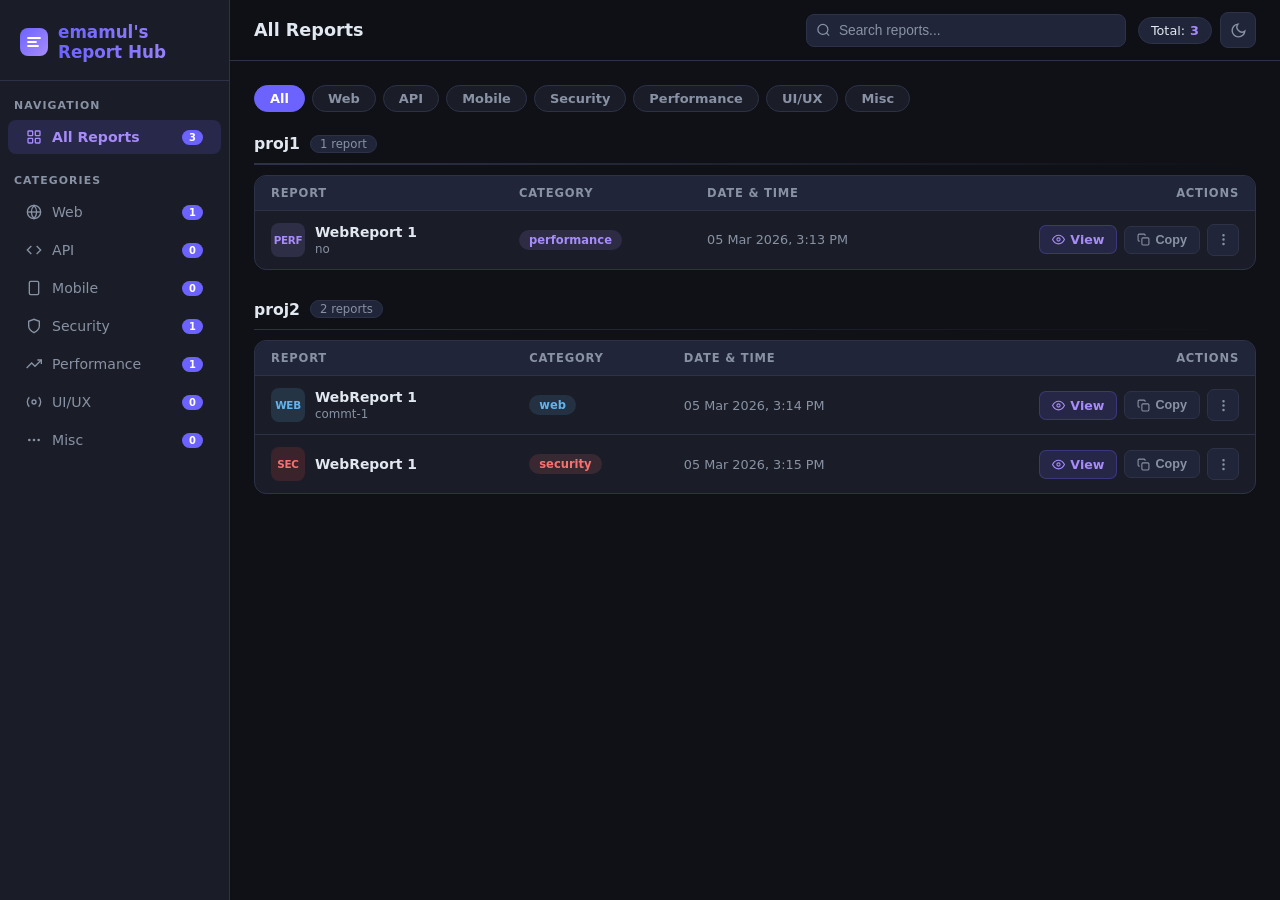
==== commit 2146c6bb: "action in right cornar-fav icon-project arch" ====
--- a/index.html
+++ b/index.html
@@ -4,352 +4,8 @@
   <meta charset="UTF-8" />
   <meta name="viewport" content="width=device-width, initial-scale=1.0"/>
   <title>Report Dashboard</title>
-  <style>
-    :root {
-      --accent:  #6c63ff;
-      --accent2: #a78bfa;
-      --green:   #22c55e;
-      --red:     #ef4444;
-      --radius:  12px;
-    }
-    [data-theme="dark"] {
-      --bg:        #0f1117;
-      --surface:   #1a1d27;
-      --surface2:  #21253a;
-      --border:    #2e3248;
-      --text:      #e2e8f0;
-      --muted:     #8892a4;
-      --shadow:    0 4px 24px rgba(0,0,0,.45);
-      --topbar-bg: rgba(15,17,23,.92);
-      --overlay-bg:rgba(0,0,0,.65);
-    }
-    [data-theme="light"] {
-      --bg:        #f1f5f9;
-      --surface:   #ffffff;
-      --surface2:  #f8fafc;
-      --border:    #e2e8f0;
-      --text:      #1e293b;
-      --muted:     #64748b;
-      --shadow:    0 4px 24px rgba(0,0,0,.1);
-      --topbar-bg: rgba(241,245,249,.95);
-      --overlay-bg:rgba(0,0,0,.4);
-    }
-    *, *::before, *::after { box-sizing: border-box; margin: 0; padding: 0; }
-    body {
-      background: var(--bg); color: var(--text);
-      font-family: 'Segoe UI', system-ui, -apple-system, sans-serif;
-      min-height: 100vh; transition: background .25s, color .25s;
-    }
-    ::-webkit-scrollbar { width: 5px; height: 5px; }
-    ::-webkit-scrollbar-track { background: transparent; }
-    ::-webkit-scrollbar-thumb { background: var(--border); border-radius: 99px; }
-
-    /* SIDEBAR OVERLAY */
-    .sidebar-overlay {
-      display: none; position: fixed; inset: 0; z-index: 150;
-      background: var(--overlay-bg); backdrop-filter: blur(2px);
-    }
-    .sidebar-overlay.show { display: block; }
-
-    /* SIDEBAR */
-    .sidebar {
-      position: fixed; top: 0; left: 0;
-      width: 230px; height: 100vh;
-      background: var(--surface); border-right: 1px solid var(--border);
-      display: flex; flex-direction: column; padding: 0 0 20px;
-      z-index: 160; overflow-y: auto;
-      transition: transform .28s cubic-bezier(.4,0,.2,1);
-    }
-    .sidebar-logo {
-      padding: 22px 20px 18px; border-bottom: 1px solid var(--border);
-      display: flex; align-items: center; gap: 10px; flex-shrink: 0;
-    }
-    .sidebar-logo svg { flex-shrink: 0; }
-    .sidebar-logo span {
-      font-size: 1.05rem; font-weight: 700;
-      background: linear-gradient(90deg,var(--accent),var(--accent2));
-      -webkit-background-clip: text; -webkit-text-fill-color: transparent; background-clip: text;
-    }
-    .sidebar-section {
-      padding: 18px 14px 6px; font-size: .68rem; font-weight: 700;
-      color: var(--muted); letter-spacing: .1em; text-transform: uppercase;
-    }
-    .sidebar-item {
-      display: flex; align-items: center; gap: 10px;
-      padding: 9px 18px; cursor: pointer; border-radius: 8px; margin: 2px 8px;
-      color: var(--muted); font-size: .88rem;
-      transition: background .15s, color .15s; user-select: none;
-    }
-    .sidebar-item:hover { background: var(--surface2); color: var(--text); }
-    .sidebar-item.active { background: rgba(108,99,255,.16); color: var(--accent2); font-weight: 600; }
-    .sidebar-item .badge {
-      margin-left: auto; background: var(--accent); color: #fff;
-      font-size: .62rem; font-weight: 700; border-radius: 999px;
-      padding: 2px 7px; min-width: 20px; text-align: center;
-    }
-    .sidebar-item svg { width: 16px; height: 16px; flex-shrink: 0; }
-
-    /* MAIN */
-    .main { margin-left: 230px; min-height: 100vh; }
-
-    /* TOPBAR */
-    .topbar {
-      position: sticky; top: 0; z-index: 90;
-      background: var(--topbar-bg); backdrop-filter: blur(14px);
-      border-bottom: 1px solid var(--border);
-      padding: 12px 24px; display: flex; align-items: center; gap: 12px;
-    }
-    .hamburger {
-      display: none; width: 36px; height: 36px; border-radius: 8px;
-      background: var(--surface2); border: 1px solid var(--border);
-      align-items: center; justify-content: center;
-      cursor: pointer; color: var(--muted); flex-shrink: 0;
-      transition: color .15s, border-color .15s;
-    }
-    .hamburger:hover { color: var(--text); border-color: var(--accent2); }
-    .hamburger svg { width: 18px; height: 18px; }
-    .topbar-title {
-      font-size: 1.1rem; font-weight: 700; flex: 1;
-      white-space: nowrap; overflow: hidden; text-overflow: ellipsis;
-    }
-    .search-wrap { position: relative; flex: 1; max-width: 320px; }
-    .search-wrap svg {
-      position: absolute; left: 10px; top: 50%; transform: translateY(-50%);
-      color: var(--muted); width: 15px; height: 15px; pointer-events: none;
-    }
-    .search-wrap input {
-      width: 100%; padding: 8px 12px 8px 32px;
-      background: var(--surface2); border: 1px solid var(--border);
-      border-radius: 8px; color: var(--text); font-size: .86rem;
-      outline: none; transition: border .15s;
-    }
-    .search-wrap input:focus { border-color: var(--accent); }
-    .search-wrap input::placeholder { color: var(--muted); }
-    .topbar-right { display: flex; align-items: center; gap: 8px; flex-shrink: 0; }
-    .stat-pill {
-      display: flex; align-items: center; gap: 5px;
-      background: var(--surface2); border: 1px solid var(--border);
-      border-radius: 999px; padding: 5px 12px; font-size: .8rem; white-space: nowrap;
-    }
-    .stat-pill b { color: var(--accent2); }
-
-    /* THEME TOGGLE */
-    .theme-toggle {
-      width: 36px; height: 36px; border-radius: 8px;
-      background: var(--surface2); border: 1px solid var(--border);
-      display: flex; align-items: center; justify-content: center;
-      cursor: pointer; color: var(--muted); flex-shrink: 0;
-      transition: color .15s, border-color .15s, background .25s;
-    }
-    .theme-toggle:hover { color: var(--text); border-color: var(--accent2); }
-    .theme-toggle svg { width: 17px; height: 17px; }
-    .icon-sun, .icon-moon { display: none; }
-    [data-theme="dark"]  .icon-moon { display: block; }
-    [data-theme="light"] .icon-sun  { display: block; }
-
-    /* CONTENT */
-    .content { padding: 24px; }
-
-    /* FILTER TABS */
-    .filter-tabs { display: flex; flex-wrap: wrap; gap: 7px; margin-bottom: 22px; }
-    .filter-tab {
-      padding: 5px 15px; border-radius: 999px; cursor: pointer;
-      font-size: .81rem; font-weight: 600; border: 1.5px solid var(--border);
-      background: var(--surface); color: var(--muted);
-      transition: all .15s; white-space: nowrap; user-select: none;
-    }
-    .filter-tab:hover { border-color: var(--accent2); color: var(--text); }
-    .filter-tab.active { background: var(--accent); border-color: var(--accent); color: #fff; }
-
-    /* PROJECT GROUP */
-    .project-group { margin-bottom: 30px; }
-    .project-heading { display: flex; align-items: center; gap: 10px; margin-bottom: 10px; }
-    .project-heading h2 { font-size: .98rem; font-weight: 700; }
-    .project-heading .count {
-      font-size: .73rem; background: var(--surface2);
-      border: 1px solid var(--border); border-radius: 999px; padding: 1px 9px; color: var(--muted);
-    }
-    .project-divider {
-      height: 1.5px; background: linear-gradient(90deg,var(--border),transparent); margin-bottom: 10px;
-    }
-
-    /* TABLE */
-    .table-wrap {
-      background: var(--surface); border: 1px solid var(--border);
-      border-radius: var(--radius); overflow: visible;
-    }
-    .table-wrap table { width: 100%; border-collapse: collapse; }
-    .table-wrap thead tr:first-child th:first-child { border-radius: var(--radius) 0 0 0; }
-    .table-wrap thead tr:first-child th:last-child  { border-radius: 0 var(--radius) 0 0; }
-    .table-wrap tbody tr:last-child td:first-child  { border-radius: 0 0 0 var(--radius); }
-    .table-wrap tbody tr:last-child td:last-child   { border-radius: 0 0 var(--radius) 0; }
-    thead tr { background: var(--surface2); border-bottom: 1px solid var(--border); }
-    th {
-      padding: 10px 16px; text-align: left; font-size: .72rem; font-weight: 700;
-      color: var(--muted); text-transform: uppercase; letter-spacing: .07em;
-    }
-    tbody tr { border-bottom: 1px solid var(--border); transition: background .12s; }
-    tbody tr:last-child { border-bottom: none; }
-    tbody tr:hover { background: rgba(108,99,255,.05); }
-    td { padding: 12px 16px; font-size: .87rem; vertical-align: middle; }
-
-    /* REPORT NAME CELL */
-    .report-name { display: flex; align-items: center; gap: 10px; }
-    .cat-icon {
-      width: 34px; height: 34px; border-radius: 8px; flex-shrink: 0;
-      display: flex; align-items: center; justify-content: center;
-      font-size: .65rem; font-weight: 800; letter-spacing: -.3px;
-    }
-    .cat-web         { background: rgba(99,179,237,.15);  color: #63b3ed; }
-    .cat-api         { background: rgba(104,211,145,.15); color: #68d391; }
-    .cat-mobile      { background: rgba(246,173,85,.15);  color: #f6ad55; }
-    .cat-security    { background: rgba(239,68,68,.15);   color: #f87171; }
-    .cat-performance { background: rgba(167,139,250,.15); color: #a78bfa; }
-    .cat-ui-ux       { background: rgba(237,137,54,.15);  color: #ed8936; }
-    .cat-misc        { background: rgba(160,174,192,.15); color: #a0aec0; }
-    .report-info .r-name { font-weight: 600; }
-    .report-info .r-sub  { font-size: .74rem; color: var(--muted); margin-top: 2px; }
-
-    /* CATEGORY BADGE */
-    .cat-badge {
-      display: inline-flex; align-items: center; padding: 3px 10px;
-      border-radius: 999px; font-size: .72rem; font-weight: 700;
-    }
-    .datetime { color: var(--muted); font-size: .8rem; }
-
-    /* ACTIONS */
-    .actions { display: flex; align-items: center; gap: 7px; }
-    .btn {
-      display: inline-flex; align-items: center; gap: 5px;
-      padding: 6px 12px; border-radius: 7px; font-size: .79rem;
-      font-weight: 600; cursor: pointer; border: none;
-      transition: all .15s; text-decoration: none; white-space: nowrap;
-    }
-    .btn svg { width: 13px; height: 13px; flex-shrink: 0; }
-    .btn-view { background: rgba(108,99,255,.15); color: var(--accent2); border: 1px solid rgba(108,99,255,.28); }
-    .btn-view:hover { background: rgba(108,99,255,.3); }
-    .btn-copy { background: var(--surface2); color: var(--muted); border: 1px solid var(--border); }
-    .btn-copy:hover { color: var(--text); border-color: var(--accent2); }
-    .btn-copy.copied { color: var(--green); border-color: var(--green); }
-
-    /* 3-DOT BUTTON */
-    .dot-wrap { position: relative; }
-    .dot-btn {
-      width: 32px; height: 32px; border-radius: 7px;
-      background: var(--surface2); border: 1px solid var(--border);
-      display: flex; align-items: center; justify-content: center;
-      cursor: pointer; color: var(--muted); transition: all .15s;
-    }
-    .dot-btn:hover { color: var(--text); border-color: var(--accent2); }
-    .dot-btn svg { width: 15px; height: 15px; }
-
-    /* DROPDOWN PORTAL — position:fixed so it escapes table overflow clipping */
-    .dropdown {
-      position: fixed; z-index: 9000;
-      background: var(--surface2); border: 1px solid var(--border);
-      border-radius: 10px; min-width: 155px;
-      box-shadow: var(--shadow); overflow: hidden; display: none;
-    }
-    .dropdown.open { display: block; animation: popIn .12s ease; }
-    @keyframes popIn {
-      from { opacity:0; transform:scale(.95) translateY(-4px); }
-      to   { opacity:1; transform:scale(1)   translateY(0); }
-    }
-    .dropdown-item {
-      display: flex; align-items: center; gap: 9px; padding: 10px 15px;
-      cursor: pointer; font-size: .84rem; color: var(--muted);
-      transition: background .12s, color .12s;
-    }
-    .dropdown-item:hover { background: rgba(108,99,255,.1); color: var(--text); }
-    .dropdown-item.danger { color: var(--red); }
-    .dropdown-item.danger:hover { background: rgba(239,68,68,.08); }
-    .dropdown-item svg { width: 14px; height: 14px; flex-shrink: 0; }
-
-    /* EMPTY */
-    .empty { text-align: center; padding: 60px 20px; color: var(--muted); }
-    .empty svg { width: 48px; height: 48px; margin-bottom: 12px; opacity: .35; }
-    .empty p { font-size: .93rem; }
-
-    /* TOAST */
-    .toast {
-      position: fixed; bottom: 22px; right: 22px;
-      background: var(--surface2); border: 1px solid var(--border);
-      border-radius: 10px; padding: 11px 17px;
-      display: flex; align-items: center; gap: 9px;
-      box-shadow: var(--shadow); z-index: 9999; font-size: .87rem;
-      transform: translateY(80px); opacity: 0; transition: all .25s ease; pointer-events: none;
-    }
-    .toast.show { transform: translateY(0); opacity: 1; }
-    .toast-icon { color: var(--green); flex-shrink: 0; }
-
-    /* MODAL */
-    .modal-backdrop {
-      position: fixed; inset: 0; background: var(--overlay-bg);
-      backdrop-filter: blur(4px); z-index: 8000;
-      display: none; align-items: center; justify-content: center; padding: 16px;
-    }
-    .modal-backdrop.open { display: flex; }
-    .modal {
-      background: var(--surface); border: 1px solid var(--border);
-      border-radius: var(--radius); padding: 26px;
-      width: 100%; max-width: 440px; box-shadow: var(--shadow); animation: popIn .15s ease;
-    }
-    .modal h3 { font-size: 1.02rem; font-weight: 700; margin-bottom: 18px; }
-    .modal label { font-size: .81rem; color: var(--muted); display: block; margin-bottom: 4px; }
-    .modal input, .modal textarea {
-      width: 100%; background: var(--surface2); border: 1px solid var(--border);
-      border-radius: 8px; padding: 9px 12px; color: var(--text); font-size: .87rem;
-      outline: none; margin-bottom: 13px; transition: border .15s; font-family: inherit;
-    }
-    .modal input:focus, .modal textarea:focus { border-color: var(--accent); }
-    .modal textarea { resize: vertical; min-height: 68px; }
-    .modal-footer { display: flex; gap: 9px; justify-content: flex-end; margin-top: 4px; }
-    .btn-cancel {
-      background: var(--surface2); color: var(--muted); border: 1px solid var(--border);
-      padding: 8px 17px; border-radius: 8px; font-size: .87rem; cursor: pointer;
-      transition: color .15s, border-color .15s;
-    }
-    .btn-cancel:hover { color: var(--text); border-color: var(--accent2); }
-    .btn-save {
-      background: var(--accent); color: #fff; border: none;
-      padding: 8px 20px; border-radius: 8px; font-size: .87rem; font-weight: 600;
-      cursor: pointer; transition: opacity .15s;
-    }
-    .btn-save:hover { opacity: .85; }
-
-    /* ── MOBILE RESPONSIVE ── */
-    @media (max-width: 768px) {
-      .sidebar { transform: translateX(-100%); }
-      .sidebar.mobile-open { transform: translateX(0); }
-      .hamburger { display: flex; }
-      .main { margin-left: 0; }
-      .topbar { flex-wrap: wrap; padding: 10px 14px; gap: 8px; }
-      .topbar-title { font-size: 1rem; order: 1; }
-      .hamburger { order: 0; }
-      .topbar-right { order: 2; margin-left: auto; }
-      .search-wrap { order: 3; flex: 1 1 100%; max-width: 100%; }
-      .content { padding: 14px; }
-      .filter-tabs { flex-wrap: nowrap; overflow-x: auto; padding-bottom: 4px; -webkit-overflow-scrolling: touch; }
-      .filter-tabs::-webkit-scrollbar { display: none; }
-      /* Card layout for table rows */
-      .table-wrap { overflow: hidden; }
-      .table-wrap table, .table-wrap thead, .table-wrap tbody,
-      .table-wrap th, .table-wrap td, .table-wrap tr { display: block; }
-      .table-wrap thead { display: none; }
-      .table-wrap tbody tr {
-        padding: 14px; border-bottom: 1px solid var(--border);
-        display: grid; grid-template-columns: 1fr; gap: 8px;
-      }
-      .table-wrap tbody tr:last-child { border-bottom: none; }
-      .table-wrap td { padding: 0; border: none; }
-      .actions { flex-wrap: wrap; gap: 6px; }
-      .btn { flex: 1; justify-content: center; min-width: 80px; }
-      .dot-wrap { flex: 0; }
-    }
-    @media (max-width: 420px) {
-      .stat-pill { display: none; }
-    }
-  </style>
+  <link rel="icon" href="assets/icons/favicon.svg" type="image/svg+xml">
+  <link rel="stylesheet" href="assets/css/style.css">
 </head>
 <body>
 
@@ -364,7 +20,7 @@
         <stop stop-color="#6c63ff"/><stop offset="1" stop-color="#a78bfa"/>
       </linearGradient></defs>
     </svg>
-    <span>ReportHub</span>
+    <span>emamul's Report Hub</span>
   </div>
   <div class="sidebar-section">Navigation</div>
   <div class="sidebar-item active" onclick="filterCat('all')">
@@ -468,257 +124,6 @@
   </div>
 </div>
 
-<script>
-var allData    = [];
-var currentCat = 'all';
-var editIndex  = null;
-var dropIdx    = null;
-var lastDotBtn = null;
-
-/* THEME */
-(function() {
-  var saved = localStorage.getItem('rh-theme') || 'dark';
-  document.documentElement.setAttribute('data-theme', saved);
-})();
-function toggleTheme() {
-  var cur  = document.documentElement.getAttribute('data-theme');
-  var next = cur === 'dark' ? 'light' : 'dark';
-  document.documentElement.setAttribute('data-theme', next);
-  localStorage.setItem('rh-theme', next);
-}
-
-/* MOBILE SIDEBAR */
-function openSidebar() {
-  document.getElementById('sidebar').classList.add('mobile-open');
-  document.getElementById('sidebar-overlay').classList.add('show');
-}
-function closeSidebar() {
-  document.getElementById('sidebar').classList.remove('mobile-open');
-  document.getElementById('sidebar-overlay').classList.remove('show');
-}
-
-/* 12-HOUR TIME FORMAT */
-function to12h(timeStr) {
-  if (!timeStr || timeStr === '-') return '-';
-  if (/am|pm/i.test(timeStr)) return timeStr;
-  try {
-    var d = new Date(timeStr);
-    if (isNaN(d.getTime())) {
-      var parts = timeStr.split(', ');
-      if (parts.length >= 2) {
-        var dp = parts[0].split('/');
-        if (dp.length === 3) {
-          d = new Date(dp[2] + '-' + dp[1] + '-' + dp[0] + 'T' + parts[1]);
-        }
-      }
-    }
-    if (!isNaN(d.getTime())) {
-      var date = d.toLocaleDateString('en-GB', { day:'2-digit', month:'short', year:'numeric' });
-      var time = d.toLocaleTimeString('en-US', { hour:'numeric', minute:'2-digit', hour12: true });
-      return date + ', ' + time;
-    }
-  } catch(e) {}
-  return timeStr;
-}
-
-/* DATA */
-function loadData() {
-  fetch('data.json?_=' + Date.now())
-    .then(function(r) { if (!r.ok) throw new Error(); return r.json(); })
-    .then(function(d) { allData = d; updateBadges(); renderAll(); })
-    .catch(function()  { allData = []; updateBadges(); renderAll(); });
-}
-function updateBadges() {
-  var counts = {};
-  allData.forEach(function(r) { counts[r.category] = (counts[r.category]||0) + 1; });
-  document.getElementById('badge-all').textContent = allData.length;
-  ['web','api','mobile','security','performance','ui-ux','misc'].forEach(function(c) {
-    var el = document.getElementById('badge-' + c);
-    if (el) el.textContent = counts[c] || 0;
-  });
-}
-
-/* FILTER */
-function filterCat(cat) {
-  currentCat = cat;
-  document.querySelectorAll('.sidebar-item').forEach(function(el) {
-    el.classList.toggle('active', el.getAttribute('onclick') === "filterCat('" + cat + "')");
-  });
-  document.querySelectorAll('.filter-tab').forEach(function(el) {
-    el.classList.toggle('active', el.getAttribute('onclick') === "filterCat('" + cat + "')");
-  });
-  var titles = { all:'All Reports', web:'Web Reports', api:'API Reports', mobile:'Mobile Reports',
-    security:'Security Reports', performance:'Performance Reports', 'ui-ux':'UI/UX Reports', misc:'Misc Reports' };
-  document.getElementById('page-title').textContent = titles[cat] || 'Reports';
-  closeSidebar();
-  renderAll();
-}
-
-/* RENDER */
-var catColors = { web:'cat-web', api:'cat-api', mobile:'cat-mobile', security:'cat-security', performance:'cat-performance', 'ui-ux':'cat-ui-ux', misc:'cat-misc' };
-var catLabels = { web:'WEB', api:'API', mobile:'MOB', security:'SEC', performance:'PERF', 'ui-ux':'UI', misc:'MISC' };
-var catBC     = { web:'#63b3ed', api:'#68d391', mobile:'#f6ad55', security:'#f87171', performance:'#a78bfa', 'ui-ux':'#ed8936', misc:'#a0aec0' };
-
-function renderAll() {
-  var q = document.getElementById('search-input').value.toLowerCase();
-  var filtered = allData.filter(function(r) {
-    var mc = currentCat === 'all' || r.category === currentCat;
-    var mq = !q || r.name.toLowerCase().includes(q)
-                || (r.projectName||'').toLowerCase().includes(q)
-                || (r.comment||'').toLowerCase().includes(q);
-    return mc && mq;
-  });
-  document.getElementById('total-count').textContent = filtered.length;
-  var container = document.getElementById('reports-container');
-  if (!filtered.length) {
-    container.innerHTML = '<div class="empty"><svg viewBox="0 0 24 24" fill="none" stroke="currentColor" stroke-width="1.5"><path d="M14 2H6a2 2 0 0 0-2 2v16a2 2 0 0 0 2 2h12a2 2 0 0 0 2-2V8z"/><polyline points="14 2 14 8 20 8"/><line x1="9" y1="15" x2="15" y2="15"/></svg><p>No reports found</p></div>';
-    return;
-  }
-  var groups = {};
-  filtered.forEach(function(r) {
-    var proj = r.projectName || 'Unassigned';
-    if (!groups[proj]) groups[proj] = [];
-    var entry = {}; Object.assign(entry, r); entry._idx = allData.indexOf(r);
-    groups[proj].push(entry);
-  });
-  var html = '';
-  Object.keys(groups).forEach(function(proj) {
-    var reports = groups[proj];
-    html += '<div class="project-group">'
-      + '<div class="project-heading"><h2>' + esc(proj) + '</h2>'
-      + '<span class="count">' + reports.length + ' report' + (reports.length !== 1 ? 's' : '') + '</span></div>'
-      + '<div class="project-divider"></div>'
-      + '<div class="table-wrap"><table>'
-      + '<thead><tr><th>Report</th><th>Category</th><th>Date &amp; Time</th><th>Actions</th></tr></thead>'
-      + '<tbody>' + reports.map(renderRow).join('') + '</tbody>'
-      + '</table></div></div>';
-  });
-  container.innerHTML = html;
-}
-
-function renderRow(r) {
-  var clr = catColors[r.category] || 'cat-misc';
-  var lbl = catLabels[r.category] || r.category.toUpperCase().slice(0,4);
-  var bc  = catBC[r.category]     || '#a0aec0';
-  var cmt = r.comment && r.comment !== '-' ? r.comment : '';
-  var t   = to12h(r.time || '-');
-  return '<tr>'
-    + '<td><div class="report-name"><div class="cat-icon ' + clr + '">' + lbl + '</div>'
-    + '<div class="report-info"><div class="r-name">' + esc(r.name) + '</div>'
-    + (cmt ? '<div class="r-sub">' + esc(cmt) + '</div>' : '')
-    + '</div></div></td>'
-    + '<td><span class="cat-badge" style="background:' + bc + '22;color:' + bc + ';">' + esc(r.category) + '</span></td>'
-    + '<td><div class="datetime">' + esc(t) + '</div></td>'
-    + '<td><div class="actions">'
-    + '<a class="btn btn-view" href="reports/' + esc(r.filePath) + '" target="_blank">'
-    + '<svg viewBox="0 0 24 24" fill="none" stroke="currentColor" stroke-width="2"><path d="M1 12s4-8 11-8 11 8 11 8-4 8-11 8-11-8-11-8z"/><circle cx="12" cy="12" r="3"/></svg>View</a>'
-    + '<button class="btn btn-copy" onclick="copyLink(this,\'reports/' + esc(r.filePath) + '\')">'
-    + '<svg viewBox="0 0 24 24" fill="none" stroke="currentColor" stroke-width="2"><rect x="9" y="9" width="13" height="13" rx="2"/><path d="M5 15H4a2 2 0 0 1-2-2V4a2 2 0 0 1 2-2h9a2 2 0 0 1 2 2v1"/></svg>Copy</button>'
-    + '<div class="dot-wrap"><div class="dot-btn" onclick="openDrop(event,' + r._idx + ')">'
-    + '<svg viewBox="0 0 24 24" fill="none" stroke="currentColor" stroke-width="2"><circle cx="12" cy="5" r="1"/><circle cx="12" cy="12" r="1"/><circle cx="12" cy="19" r="1"/></svg>'
-    + '</div></div></div></td></tr>';
-}
-
-function esc(s) {
-  return String(s||'').replace(/&/g,'&amp;').replace(/</g,'&lt;').replace(/>/g,'&gt;').replace(/"/g,'&quot;');
-}
-
-/* COPY */
-function copyLink(btn, path) {
-  var url = location.href.replace(/[^\/]*$/, '') + path;
-  navigator.clipboard.writeText(url).then(function() {
-    btn.classList.add('copied');
-    btn.innerHTML = '<svg viewBox="0 0 24 24" fill="none" stroke="currentColor" stroke-width="2.5"><polyline points="20 6 9 17 4 12"/></svg> Copied';
-    showToast('Link copied!');
-    setTimeout(function() {
-      btn.classList.remove('copied');
-      btn.innerHTML = '<svg viewBox="0 0 24 24" fill="none" stroke="currentColor" stroke-width="2"><rect x="9" y="9" width="13" height="13" rx="2"/><path d="M5 15H4a2 2 0 0 1-2-2V4a2 2 0 0 1 2-2h9a2 2 0 0 1 2 2v1"/></svg> Copy';
-    }, 2000);
-  });
-}
-
-/* DROPDOWN PORTAL */
-var globalDrop = document.getElementById('global-dropdown');
-
-function openDrop(e, idx) {
-  e.stopPropagation();
-  var btn  = e.currentTarget;
-  var rect = btn.getBoundingClientRect();
-  var dropW = 160, dropH = 90;
-  var left = rect.right - dropW;
-  if (left < 8) left = rect.left;
-  var top = rect.bottom + 6;
-  if (top + dropH > window.innerHeight - 8) top = rect.top - dropH - 6;
-
-  if (globalDrop.classList.contains('open') && lastDotBtn === btn) {
-    closeDropdown(); return;
-  }
-  dropIdx    = idx;
-  lastDotBtn = btn;
-  globalDrop.style.top  = top  + 'px';
-  globalDrop.style.left = left + 'px';
-  globalDrop.classList.add('open');
-}
-function closeDropdown() {
-  globalDrop.classList.remove('open');
-  lastDotBtn = null;
-}
-document.getElementById('drop-edit').addEventListener('click', function() {
-  var i = dropIdx; closeDropdown(); openEdit(i);
-});
-document.getElementById('drop-remove').addEventListener('click', function() {
-  var i = dropIdx; closeDropdown(); removeReport(i);
-});
-document.addEventListener('click', function(e) {
-  if (!e.target.closest('.dot-btn') && !e.target.closest('#global-dropdown')) closeDropdown();
-});
-document.addEventListener('scroll', closeDropdown, true);
-window.addEventListener('resize', closeDropdown);
-
-/* EDIT MODAL */
-function openEdit(idx) {
-  editIndex = idx;
-  var r = allData[idx];
-  document.getElementById('edit-name').value    = r.name || '';
-  document.getElementById('edit-project').value = r.projectName || '';
-  document.getElementById('edit-comment').value = r.comment !== '-' ? (r.comment||'') : '';
-  document.getElementById('edit-docs').value    = r.docs    !== '-' ? (r.docs   ||'') : '';
-  document.getElementById('edit-modal').classList.add('open');
-}
-function closeModal() {
-  document.getElementById('edit-modal').classList.remove('open');
-  editIndex = null;
-}
-function saveEdit() {
-  if (editIndex === null) return;
-  allData[editIndex].name        = document.getElementById('edit-name').value.trim()    || allData[editIndex].name;
-  allData[editIndex].projectName = document.getElementById('edit-project').value.trim() || allData[editIndex].projectName;
-  allData[editIndex].comment     = document.getElementById('edit-comment').value.trim() || '-';
-  allData[editIndex].docs        = document.getElementById('edit-docs').value.trim()    || '-';
-  closeModal(); updateBadges(); renderAll(); showToast('Report updated!');
-}
-document.getElementById('edit-modal').addEventListener('click', function(e) {
-  if (e.target === this) closeModal();
-});
-
-/* REMOVE */
-function removeReport(idx) {
-  if (!confirm('Remove this report from the dashboard?')) return;
-  allData.splice(idx, 1);
-  updateBadges(); renderAll(); showToast('Report removed.');
-}
-
-/* TOAST */
-var toastTimer;
-function showToast(msg) {
-  var t = document.getElementById('toast');
-  document.getElementById('toast-msg').textContent = msg;
-  t.classList.add('show');
-  clearTimeout(toastTimer);
-  toastTimer = setTimeout(function() { t.classList.remove('show'); }, 2600);
-}
-
-loadData();
-</script>
+<script src="assets/js/main.js"></script>
 </body>
 </html>
--- a/assets/css/style.css
+++ b/assets/css/style.css
@@ -0,0 +1,357 @@
+/* Extracted styles from index.html */
+:root {
+  --accent:  #6c63ff;
+  --accent2: #a78bfa;
+  --green:   #22c55e;
+  --red:     #ef4444;
+  --radius:  12px;
+}
+[data-theme="dark"] {
+  --bg:        #0f1117;
+  --surface:   #1a1d27;
+  --surface2:  #21253a;
+  --border:    #2e3248;
+  --text:      #e2e8f0;
+  --muted:     #8892a4;
+  --shadow:    0 4px 24px rgba(0,0,0,.45);
+  --topbar-bg: rgba(15,17,23,.92);
+  --overlay-bg:rgba(0,0,0,.65);
+}
+[data-theme="light"] {
+  --bg:        #f1f5f9;
+  --surface:   #ffffff;
+  --surface2:  #f8fafc;
+  --border:    #e2e8f0;
+  --text:      #1e293b;
+  --muted:     #64748b;
+  --shadow:    0 4px 24px rgba(0,0,0,.1);
+  --topbar-bg: rgba(241,245,249,.95);
+  --overlay-bg:rgba(0,0,0,.4);
+}
+*, *::before, *::after { box-sizing: border-box; margin: 0; padding: 0; }
+body {
+  background: var(--bg); color: var(--text);
+  font-family: 'Segoe UI', system-ui, -apple-system, sans-serif;
+  min-height: 100vh; transition: background .25s, color .25s;
+}
+::-webkit-scrollbar { width: 5px; height: 5px; }
+::-webkit-scrollbar-track { background: transparent; }
+::-webkit-scrollbar-thumb { background: var(--border); border-radius: 99px; }
+
+/* SIDEBAR OVERLAY */
+.sidebar-overlay {
+  display: none; position: fixed; inset: 0; z-index: 150;
+  background: var(--overlay-bg); backdrop-filter: blur(2px);
+}
+.sidebar-overlay.show { display: block; }
+
+/* SIDEBAR */
+.sidebar {
+  position: fixed; top: 0; left: 0;
+  width: 230px; height: 100vh;
+  background: var(--surface); border-right: 1px solid var(--border);
+  display: flex; flex-direction: column; padding: 0 0 20px;
+  z-index: 160; overflow-y: auto;
+  transition: transform .28s cubic-bezier(.4,0,.2,1);
+}
+.sidebar-logo {
+  padding: 22px 20px 18px; border-bottom: 1px solid var(--border);
+  display: flex; align-items: center; gap: 10px; flex-shrink: 0;
+}
+.sidebar-logo svg { flex-shrink: 0; }
+.sidebar-logo span {
+  font-size: 1.05rem; font-weight: 700;
+  background: linear-gradient(90deg,var(--accent),var(--accent2));
+  -webkit-background-clip: text; -webkit-text-fill-color: transparent; background-clip: text;
+}
+.sidebar-section {
+  padding: 18px 14px 6px; font-size: .68rem; font-weight: 700;
+  color: var(--muted); letter-spacing: .1em; text-transform: uppercase;
+}
+.sidebar-item {
+  display: flex; align-items: center; gap: 10px;
+  padding: 9px 18px; cursor: pointer; border-radius: 8px; margin: 2px 8px;
+  color: var(--muted); font-size: .88rem;
+  transition: background .15s, color .15s; user-select: none;
+}
+.sidebar-item:hover { background: var(--surface2); color: var(--text); }
+.sidebar-item.active { background: rgba(108,99,255,.16); color: var(--accent2); font-weight: 600; }
+.sidebar-item .badge {
+  margin-left: auto; background: var(--accent); color: #fff;
+  font-size: .62rem; font-weight: 700; border-radius: 999px;
+  padding: 2px 7px; min-width: 20px; text-align: center;
+}
+.sidebar-item svg { width: 16px; height: 16px; flex-shrink: 0; }
+
+/* MAIN */
+.main { margin-left: 230px; min-height: 100vh; }
+
+/* TOPBAR */
+.topbar {
+  position: sticky; top: 0; z-index: 90;
+  background: var(--topbar-bg); backdrop-filter: blur(14px);
+  border-bottom: 1px solid var(--border);
+  padding: 12px 24px; display: flex; align-items: center; gap: 12px;
+}
+.hamburger {
+  display: none; width: 36px; height: 36px; border-radius: 8px;
+  background: var(--surface2); border: 1px solid var(--border);
+  align-items: center; justify-content: center;
+  cursor: pointer; color: var(--muted); flex-shrink: 0;
+  transition: color .15s, border-color .15s;
+}
+.hamburger:hover { color: var(--text); border-color: var(--accent2); }
+.hamburger svg { width: 18px; height: 18px; }
+.topbar-title {
+  font-size: 1.1rem; font-weight: 700; flex: 1;
+  white-space: nowrap; overflow: hidden; text-overflow: ellipsis;
+}
+.search-wrap { position: relative; flex: 1; max-width: 320px; }
+.search-wrap svg {
+  position: absolute; left: 10px; top: 50%; transform: translateY(-50%);
+  color: var(--muted); width: 15px; height: 15px; pointer-events: none;
+}
+.search-wrap input {
+  width: 100%; padding: 8px 12px 8px 32px;
+  background: var(--surface2); border: 1px solid var(--border);
+  border-radius: 8px; color: var(--text); font-size: .86rem;
+  outline: none; transition: border .15s;
+}
+.search-wrap input:focus { border-color: var(--accent); }
+.search-wrap input::placeholder { color: var(--muted); }
+.topbar-right { display: flex; align-items: center; gap: 8px; flex-shrink: 0; }
+.stat-pill {
+  display: flex; align-items: center; gap: 5px;
+  background: var(--surface2); border: 1px solid var(--border);
+  border-radius: 999px; padding: 5px 12px; font-size: .8rem; white-space: nowrap;
+}
+.stat-pill b { color: var(--accent2); }
+
+/* THEME TOGGLE */
+.theme-toggle {
+  width: 36px; height: 36px; border-radius: 8px;
+  background: var(--surface2); border: 1px solid var(--border);
+  display: flex; align-items: center; justify-content: center;
+  cursor: pointer; color: var(--muted); flex-shrink: 0;
+  transition: color .15s, border-color .15s, background .25s;
+}
+.theme-toggle:hover { color: var(--text); border-color: var(--accent2); }
+.theme-toggle svg { width: 17px; height: 17px; }
+.icon-sun, .icon-moon { display: none; }
+[data-theme="dark"]  .icon-moon { display: block; }
+[data-theme="light"] .icon-sun  { display: block; }
+
+/* CONTENT */
+.content { padding: 24px; }
+
+/* FILTER TABS */
+.filter-tabs { display: flex; flex-wrap: wrap; gap: 7px; margin-bottom: 22px; }
+.filter-tab {
+  padding: 5px 15px; border-radius: 999px; cursor: pointer;
+  font-size: .81rem; font-weight: 600; border: 1.5px solid var(--border);
+  background: var(--surface); color: var(--muted);
+  transition: all .15s; white-space: nowrap; user-select: none;
+}
+.filter-tab:hover { border-color: var(--accent2); color: var(--text); }
+.filter-tab.active { background: var(--accent); border-color: var(--accent); color: #fff; }
+
+/* PROJECT GROUP */
+.project-group { margin-bottom: 30px; }
+.project-heading { display: flex; align-items: center; gap: 10px; margin-bottom: 10px; }
+.project-heading h2 { font-size: .98rem; font-weight: 700; }
+.project-heading .count {
+  font-size: .73rem; background: var(--surface2);
+  border: 1px solid var(--border); border-radius: 999px; padding: 1px 9px; color: var(--muted);
+}
+.project-divider {
+  height: 1.5px; background: linear-gradient(90deg,var(--border),transparent); margin-bottom: 10px;
+}
+
+/* TABLE */
+.table-wrap {
+  background: var(--surface); border: 1px solid var(--border);
+  border-radius: var(--radius); overflow: visible;
+}
+.table-wrap table { width: 100%; border-collapse: collapse; }
+.table-wrap thead tr:first-child th:first-child { border-radius: var(--radius) 0 0 0; }
+.table-wrap thead tr:first-child th:last-child  { border-radius: 0 var(--radius) 0 0; }
+.table-wrap tbody tr:last-child td:first-child  { border-radius: 0 0 0 var(--radius); }
+.table-wrap tbody tr:last-child td:last-child   { border-radius: 0 0 var(--radius) 0; }
+thead tr { background: var(--surface2); border-bottom: 1px solid var(--border); }
+th {
+  padding: 10px 16px; text-align: left; font-size: .72rem; font-weight: 700;
+  color: var(--muted); text-transform: uppercase; letter-spacing: .07em;
+}
+tbody tr { border-bottom: 1px solid var(--border); transition: background .12s; }
+tbody tr:last-child { border-bottom: none; }
+tbody tr:hover { background: rgba(108,99,255,.05); }
+td { padding: 12px 16px; font-size: .87rem; vertical-align: middle; }
+
+/* Align the actions column to the far-right */
+.table-wrap thead th:last-child,
+.table-wrap tbody td:last-child {
+  text-align: right;
+}
+.table-wrap tbody td:last-child .actions {
+  justify-content: flex-end;
+}
+
+/* REPORT NAME CELL */
+.report-name { display: flex; align-items: center; gap: 10px; }
+.cat-icon {
+  width: 34px; height: 34px; border-radius: 8px; flex-shrink: 0;
+  display: flex; align-items: center; justify-content: center;
+  font-size: .65rem; font-weight: 800; letter-spacing: -.3px;
+}
+.cat-web         { background: rgba(99,179,237,.15);  color: #63b3ed; }
+.cat-api         { background: rgba(104,211,145,.15); color: #68d391; }
+.cat-mobile      { background: rgba(246,173,85,.15);  color: #f6ad55; }
+.cat-security    { background: rgba(239,68,68,.15);   color: #f87171; }
+.cat-performance { background: rgba(167,139,250,.15); color: #a78bfa; }
+.cat-ui-ux       { background: rgba(237,137,54,.15);  color: #ed8936; }
+.cat-misc        { background: rgba(160,174,192,.15); color: #a0aec0; }
+.report-info .r-name { font-weight: 600; }
+.report-info .r-sub  { font-size: .74rem; color: var(--muted); margin-top: 2px; }
+
+/* CATEGORY BADGE */
+.cat-badge {
+  display: inline-flex; align-items: center; padding: 3px 10px;
+  border-radius: 999px; font-size: .72rem; font-weight: 700;
+}
+.datetime { color: var(--muted); font-size: .8rem; }
+
+/* ACTIONS */
+.actions { display: flex; align-items: center; gap: 7px; }
+.btn {
+  display: inline-flex; align-items: center; gap: 5px;
+  padding: 6px 12px; border-radius: 7px; font-size: .79rem;
+  font-weight: 600; cursor: pointer; border: none;
+  transition: all .15s; text-decoration: none; white-space: nowrap;
+}
+.btn svg { width: 13px; height: 13px; flex-shrink: 0; }
+.btn-view { background: rgba(108,99,255,.15); color: var(--accent2); border: 1px solid rgba(108,99,255,.28); }
+.btn-view:hover { background: rgba(108,99,255,.3); }
+.btn-copy { background: var(--surface2); color: var(--muted); border: 1px solid var(--border); }
+.btn-copy:hover { color: var(--text); border-color: var(--accent2); }
+.btn-copy.copied { color: var(--green); border-color: var(--green); }
+
+/* 3-DOT BUTTON */
+.dot-wrap { position: relative; }
+.dot-btn {
+  width: 32px; height: 32px; border-radius: 7px;
+  background: var(--surface2); border: 1px solid var(--border);
+  display: flex; align-items: center; justify-content: center;
+  cursor: pointer; color: var(--muted); transition: all .15s;
+}
+.dot-btn:hover { color: var(--text); border-color: var(--accent2); }
+.dot-btn svg { width: 15px; height: 15px; }
+
+/* DROPDOWN PORTAL — position:fixed so it escapes table overflow clipping */
+.dropdown {
+  position: fixed; z-index: 9000;
+  background: var(--surface2); border: 1px solid var(--border);
+  border-radius: 10px; min-width: 155px;
+  box-shadow: var(--shadow); overflow: hidden; display: none;
+}
+.dropdown.open { display: block; animation: popIn .12s ease; }
+@keyframes popIn {
+  from { opacity:0; transform:scale(.95) translateY(-4px); }
+  to   { opacity:1; transform:scale(1)   translateY(0); }
+}
+.dropdown-item {
+  display: flex; align-items: center; gap: 9px; padding: 10px 15px;
+  cursor: pointer; font-size: .84rem; color: var(--muted);
+  transition: background .12s, color .12s;
+}
+.dropdown-item:hover { background: rgba(108,99,255,.1); color: var(--text); }
+.dropdown-item.danger { color: var(--red); }
+.dropdown-item.danger:hover { background: rgba(239,68,68,.08); }
+.dropdown-item svg { width: 14px; height: 14px; flex-shrink: 0; }
+
+/* EMPTY */
+.empty { text-align: center; padding: 60px 20px; color: var(--muted); }
+.empty svg { width: 48px; height: 48px; margin-bottom: 12px; opacity: .35; }
+.empty p { font-size: .93rem; }
+
+/* TOAST */
+.toast {
+  position: fixed; bottom: 22px; right: 22px;
+  background: var(--surface2); border: 1px solid var(--border);
+  border-radius: 10px; padding: 11px 17px;
+  display: flex; align-items: center; gap: 9px;
+  box-shadow: var(--shadow); z-index: 9999; font-size: .87rem;
+  transform: translateY(80px); opacity: 0; transition: all .25s ease; pointer-events: none;
+}
+.toast.show { transform: translateY(0); opacity: 1; }
+.toast-icon { color: var(--green); flex-shrink: 0; }
+
+/* MODAL */
+.modal-backdrop {
+  position: fixed; inset: 0; background: var(--overlay-bg);
+  backdrop-filter: blur(4px); z-index: 8000;
+  display: none; align-items: center; justify-content: center; padding: 16px;
+}
+.modal-backdrop.open { display: flex; }
+.modal {
+  background: var(--surface); border: 1px solid var(--border);
+  border-radius: var(--radius); padding: 26px;
+  width: 100%; max-width: 440px; box-shadow: var(--shadow); animation: popIn .15s ease;
+}
+.modal h3 { font-size: 1.02rem; font-weight: 700; margin-bottom: 18px; }
+.modal label { font-size: .81rem; color: var(--muted); display: block; margin-bottom: 4px; }
+.modal input, .modal textarea {
+  width: 100%; background: var(--surface2); border: 1px solid var(--border);
+  border-radius: 8px; padding: 9px 12px; color: var(--text); font-size: .87rem;
+  outline: none; margin-bottom: 13px; transition: border .15s; font-family: inherit;
+}
+.modal input:focus, .modal textarea:focus { border-color: var(--accent); }
+.modal textarea { resize: vertical; min-height: 68px; }
+.modal-footer { display: flex; gap: 9px; justify-content: flex-end; margin-top: 4px; }
+.btn-cancel {
+  background: var(--surface2); color: var(--muted); border: 1px solid var(--border);
+  padding: 8px 17px; border-radius: 8px; font-size: .87rem; cursor: pointer;
+  transition: color .15s, border-color .15s;
+}
+.btn-cancel:hover { color: var(--text); border-color: var(--accent2); }
+.btn-save {
+  background: var(--accent); color: #fff; border: none;
+  padding: 8px 20px; border-radius: 8px; font-size: .87rem; font-weight: 600;
+  cursor: pointer; transition: opacity .15s;
+}
+.btn-save:hover { opacity: .85; }
+
+/* ── MOBILE RESPONSIVE ── */
+@media (max-width: 768px) {
+  .sidebar { transform: translateX(-100%); }
+  .sidebar.mobile-open { transform: translateX(0); }
+  .hamburger { display: flex; }
+  .main { margin-left: 0; }
+  .topbar { flex-wrap: wrap; padding: 10px 14px; gap: 8px; }
+  .topbar-title { font-size: 1rem; order: 1; }
+  .hamburger { order: 0; }
+  .topbar-right { order: 2; margin-left: auto; }
+  .search-wrap { order: 3; flex: 1 1 100%; max-width: 100%; }
+  .content { padding: 14px; }
+  .filter-tabs { flex-wrap: nowrap; overflow-x: auto; padding-bottom: 4px; -webkit-overflow-scrolling: touch; }
+  .filter-tabs::-webkit-scrollbar { display: none; }
+  /* Card layout for table rows */
+  .table-wrap { overflow: hidden; }
+  .table-wrap table, .table-wrap thead, .table-wrap tbody,
+  .table-wrap th, .table-wrap td, .table-wrap tr { display: block; }
+  .table-wrap thead { display: none; }
+  .table-wrap tbody tr {
+    padding: 14px; border-bottom: 1px solid var(--border);
+    display: grid; grid-template-columns: 1fr; gap: 8px;
+  }
+  .table-wrap tbody tr:last-child { border-bottom: none; }
+  .table-wrap td { padding: 0; border: none; }
+  .actions { flex-wrap: wrap; gap: 6px; }
+  .btn { flex: 1; justify-content: center; min-width: 80px; }
+  .dot-wrap { flex: 0; }
+  /* On narrow screens keep actions centered for card layout */
+  .table-wrap tbody td:last-child { text-align: left; }
+  .table-wrap tbody td:last-child .actions { justify-content: center; }
+}
+@media (max-width: 420px) {
+  .stat-pill { display: none; }
+}
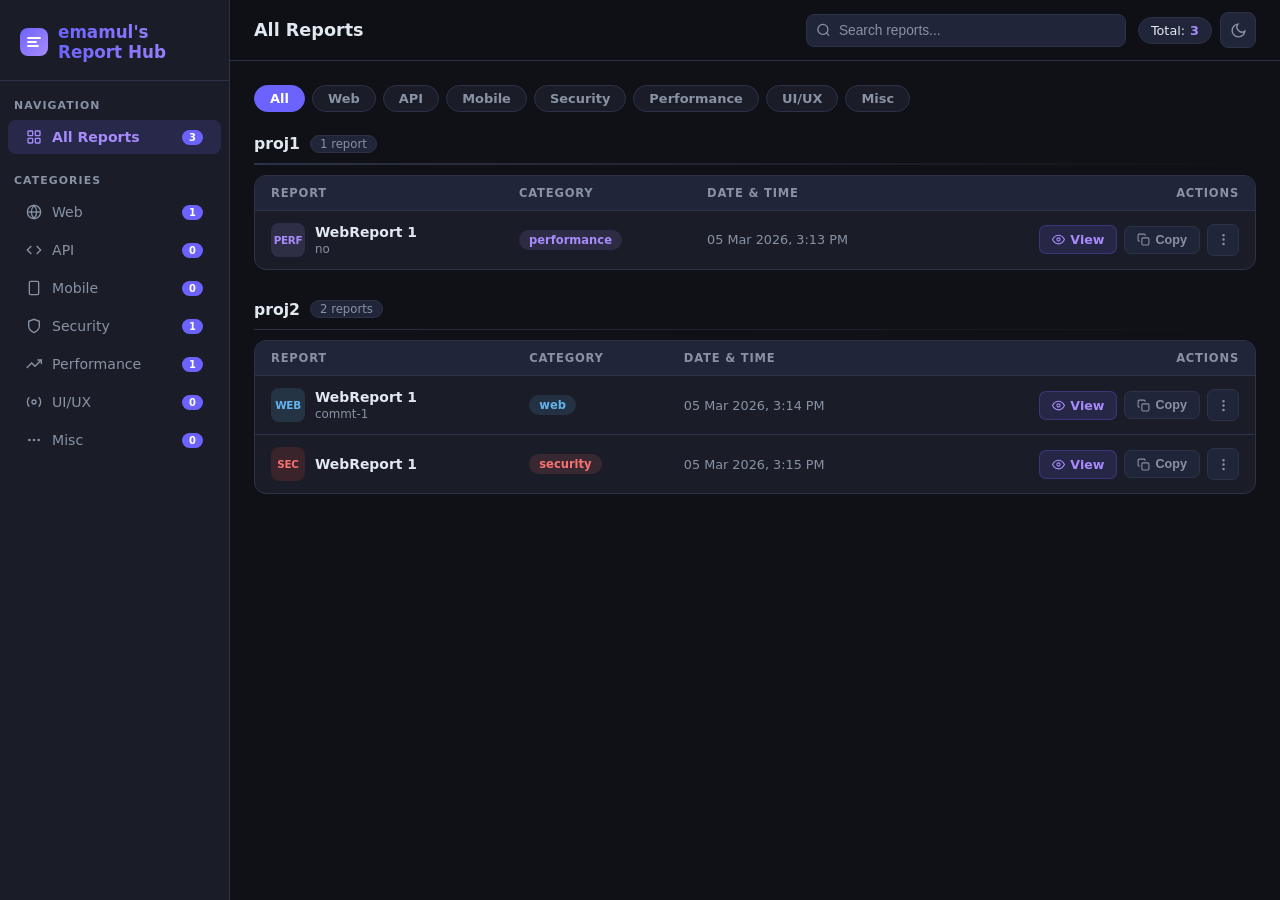
==== commit eb891496: "-" ====
--- a/index.html
+++ b/index.html
@@ -3,7 +3,7 @@
 <head>
   <meta charset="UTF-8" />
   <meta name="viewport" content="width=device-width, initial-scale=1.0"/>
-  <title>Report Dashboard</title>
+  <title>eR HUB</title>
   <link rel="icon" href="assets/icons/favicon.svg" type="image/svg+xml">
   <link rel="stylesheet" href="assets/css/style.css">
 </head>
